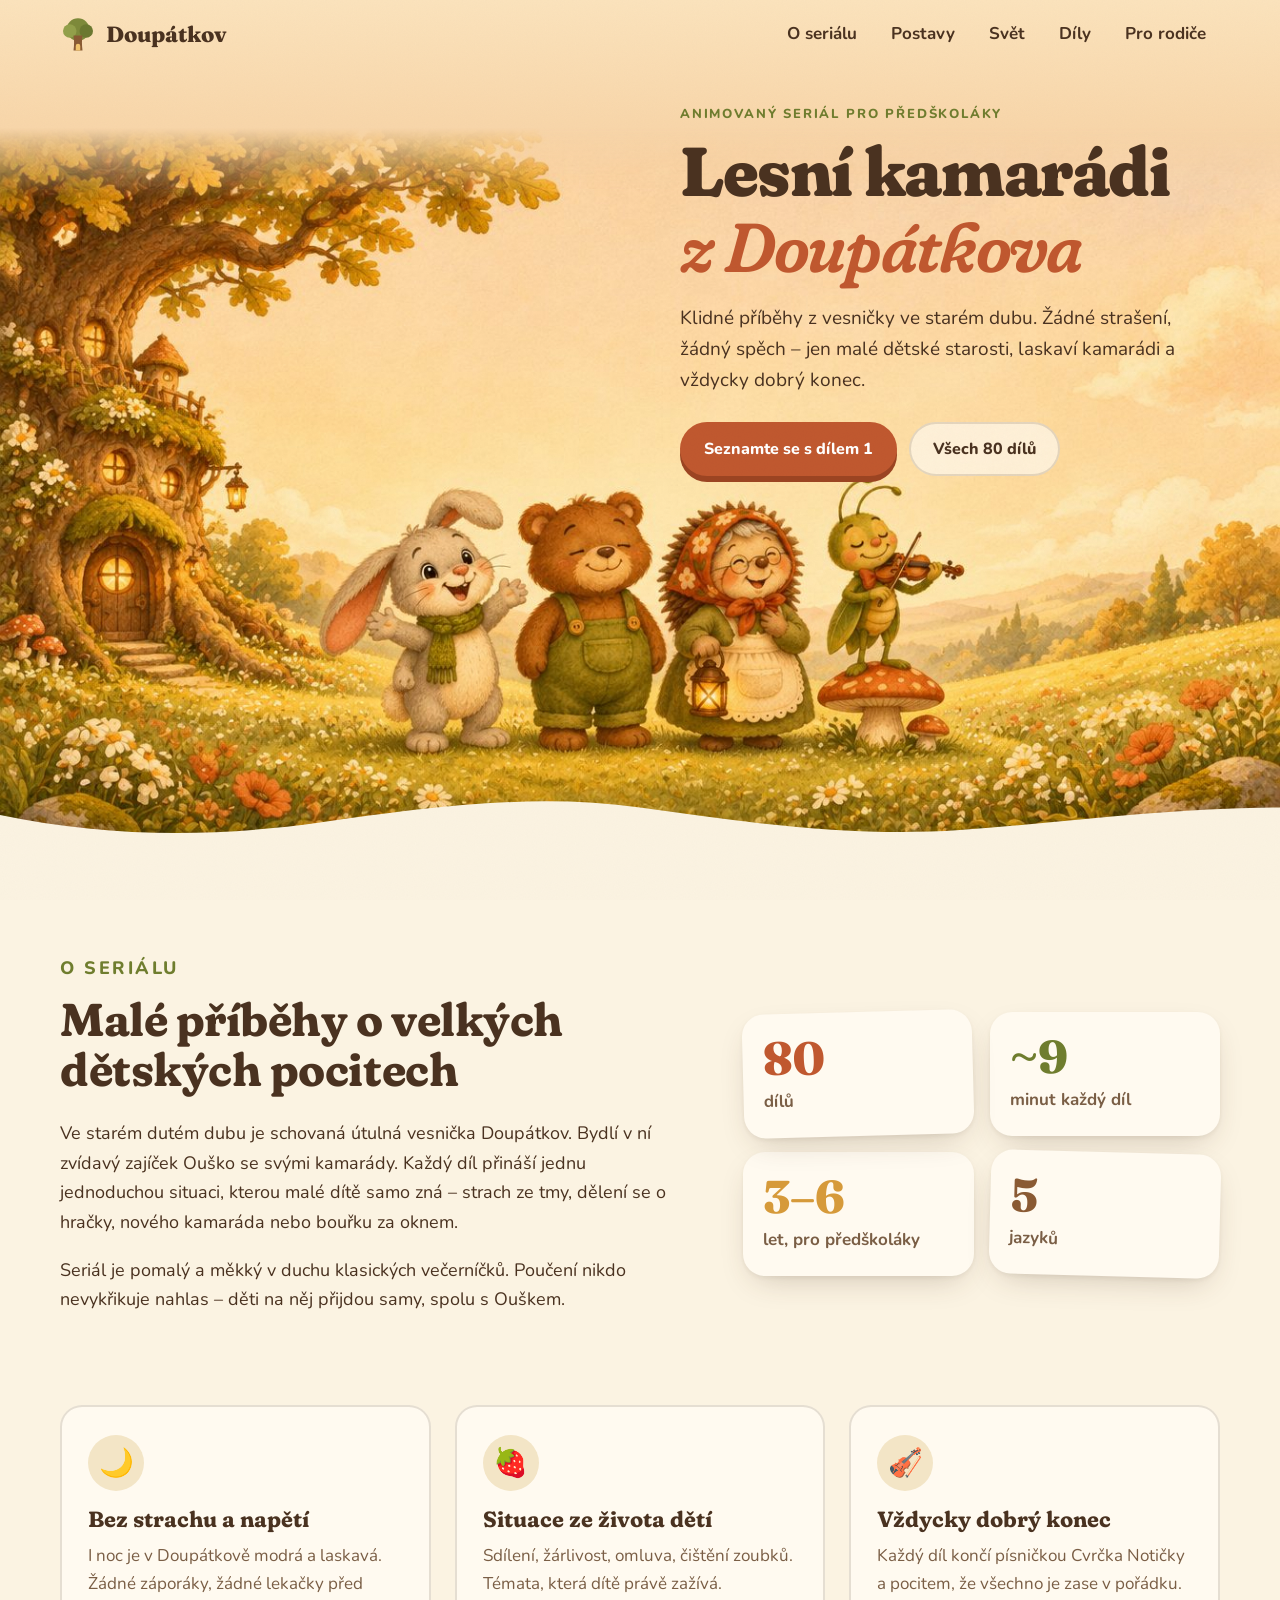
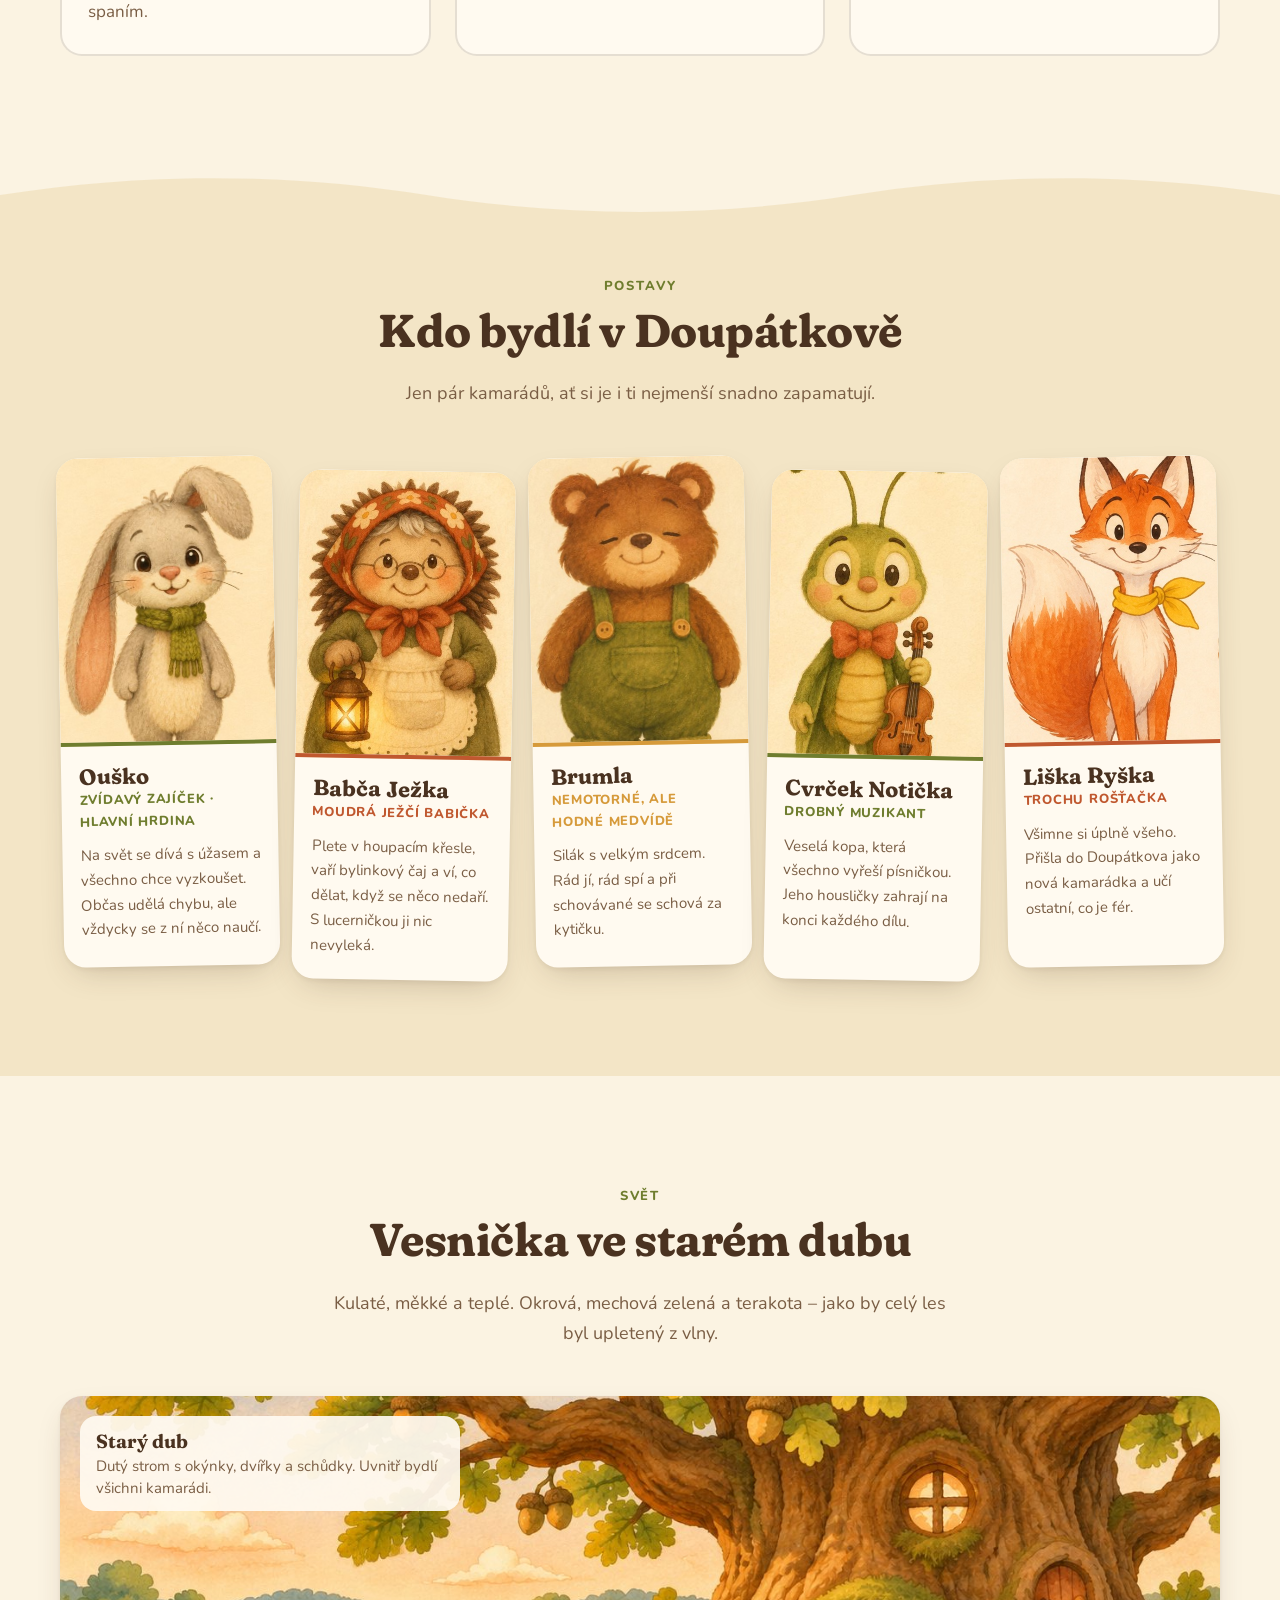
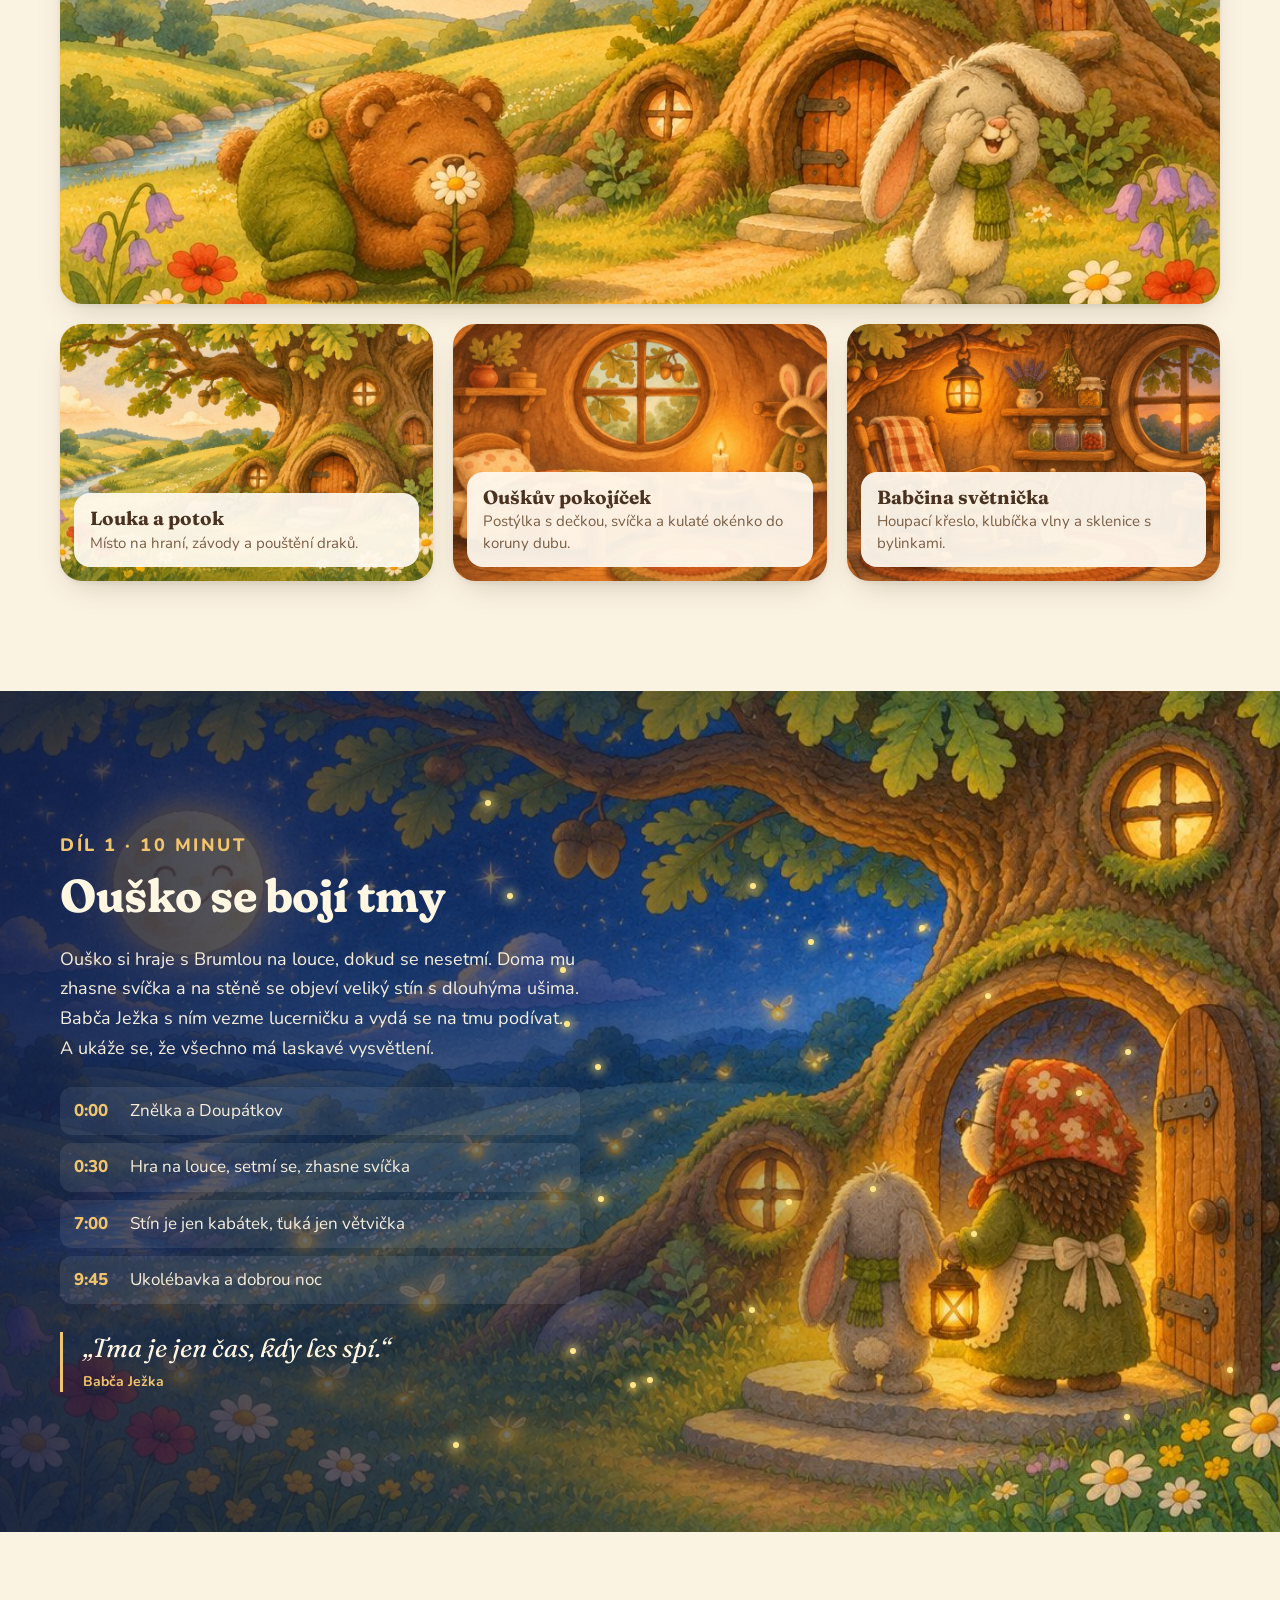
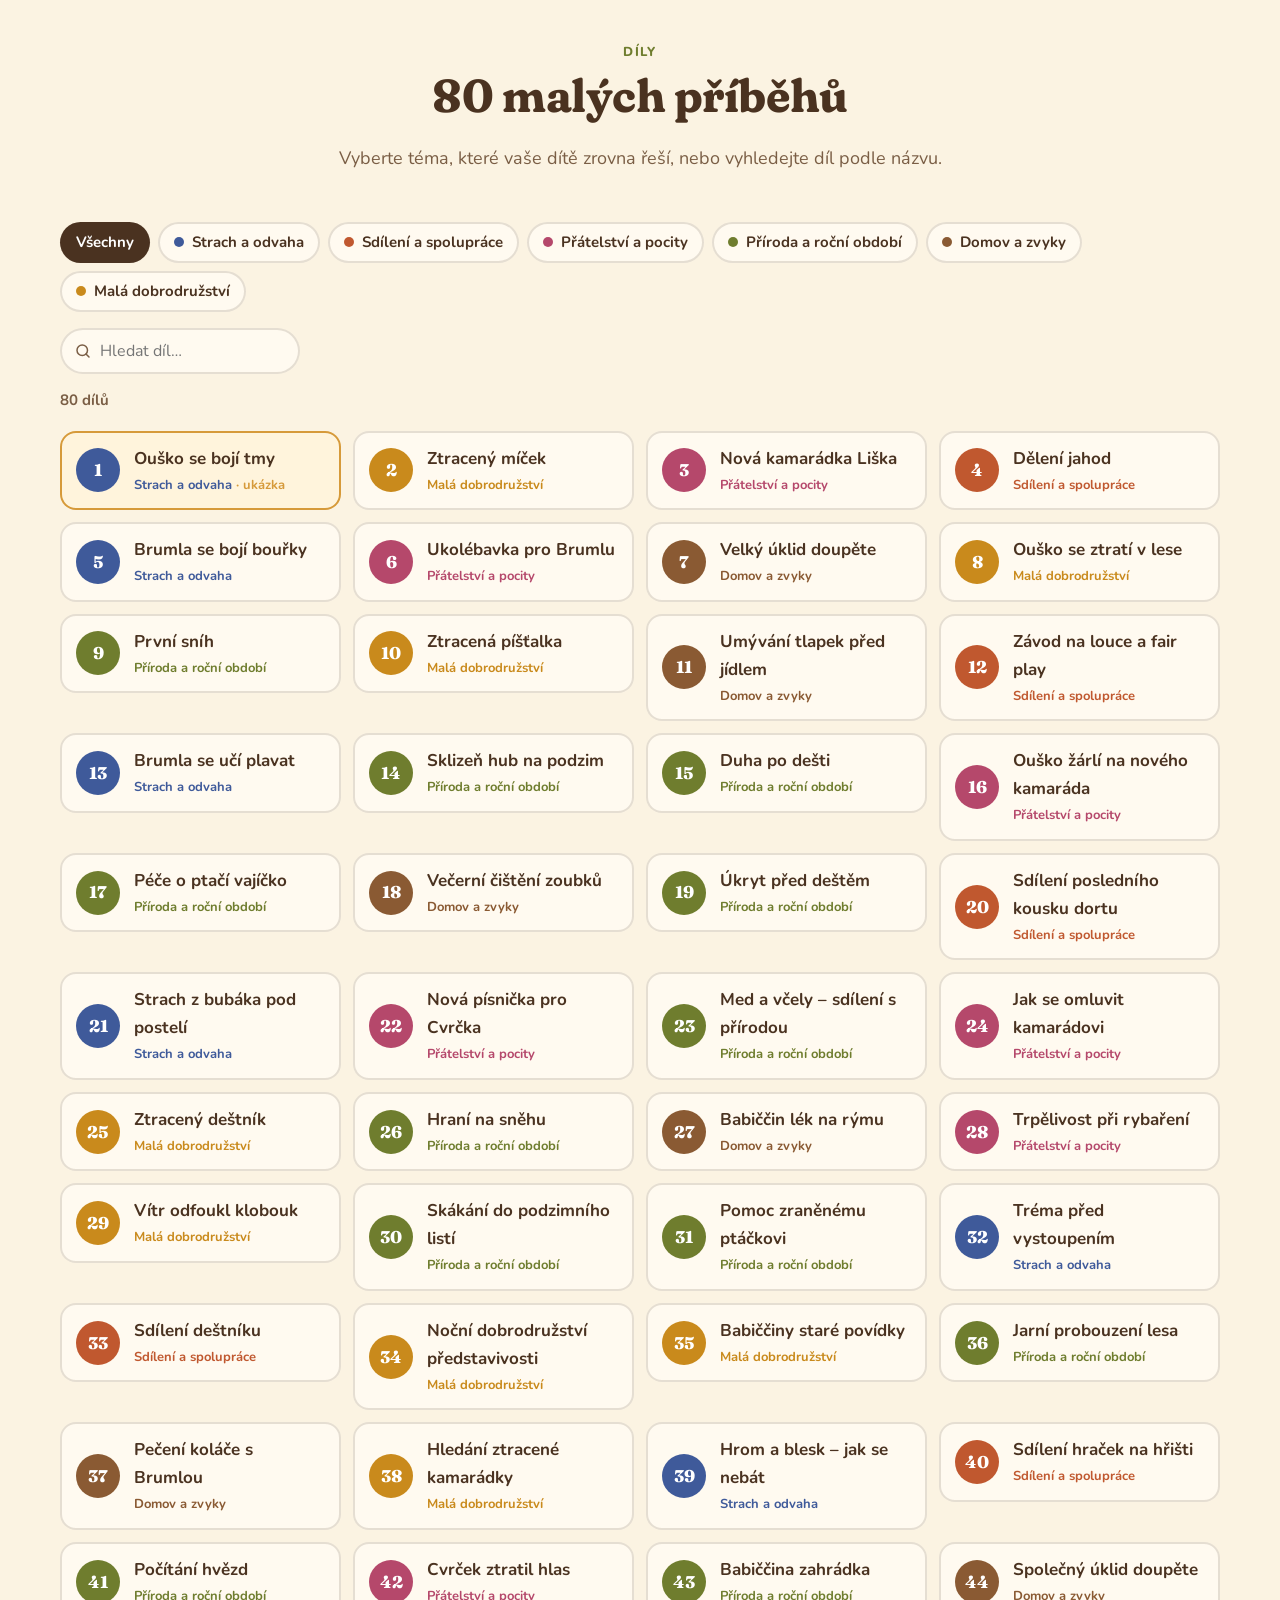
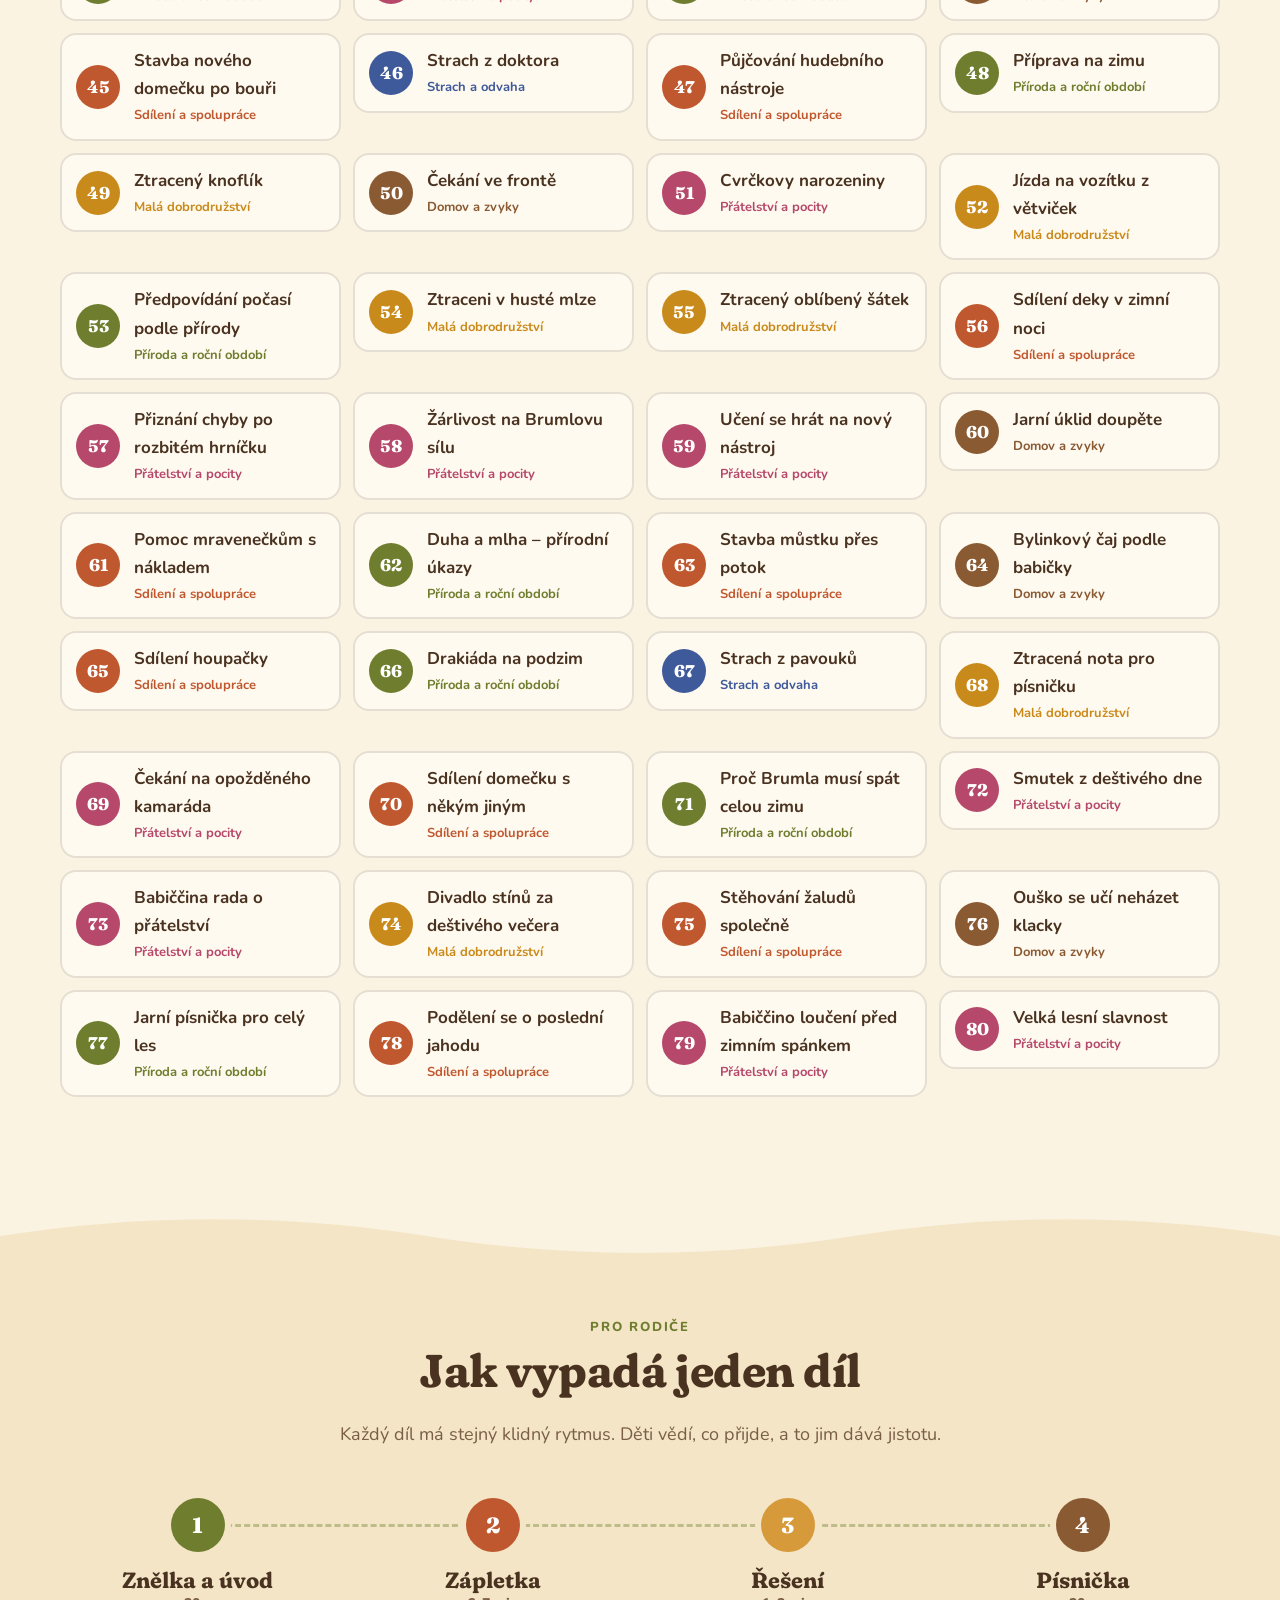
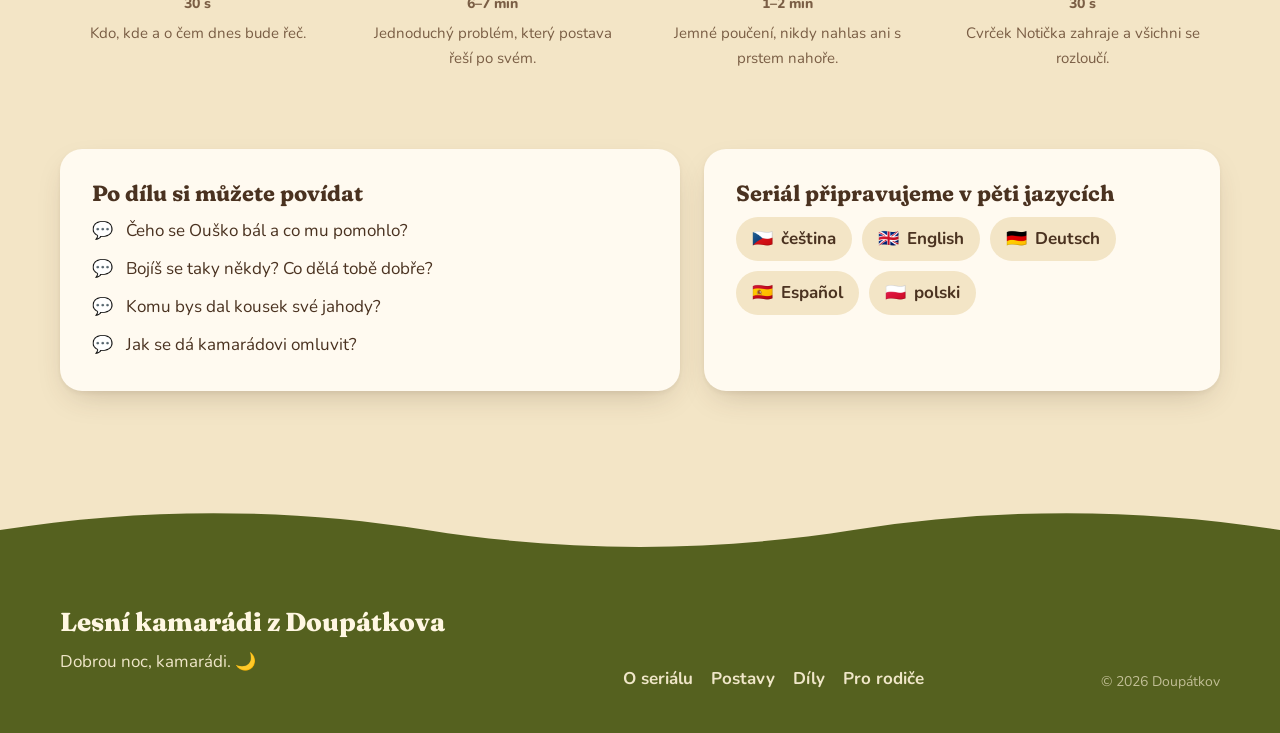
==== index.html @ 4238edb9 "Web seriálu Lesní kamarádi z Doupátkova Jednostránková prezentace: úvod, o seriálu, postavy, svět, d" ====
<!doctype html>
<html lang="cs">
<head>
  <meta charset="utf-8">
  <meta name="viewport" content="width=device-width, initial-scale=1">
  <title>Lesní kamarádi z Doupátkova</title>
  <meta name="description" content="Klidný a laskavý animovaný seriál pro předškolní děti. 80 krátkých dílů o zajíčkovi Ouškovi a jeho kamarádech z vesničky ve starém dubu.">
  <meta name="theme-color" content="#fbf3e2">
  <meta property="og:type" content="website">
  <meta property="og:locale" content="cs_CZ">
  <meta property="og:site_name" content="Doupátkov">
  <meta property="og:title" content="Lesní kamarádi z Doupátkova">
  <meta property="og:description" content="Klidný a laskavý animovaný seriál pro předškolní děti. 80 krátkých dílů z vesničky ve starém dubu.">
  <meta property="og:image" content="img/og.jpg">
  <meta property="og:image:width" content="1200">
  <meta property="og:image:height" content="630">
  <meta name="twitter:card" content="summary_large_image">
  <link rel="icon" type="image/png" href="img/apple-touch-icon.png">
  <link rel="apple-touch-icon" href="img/apple-touch-icon.png">
  <link rel="preconnect" href="https://fonts.googleapis.com">
  <link rel="preconnect" href="https://fonts.gstatic.com" crossorigin>
  <link href="https://fonts.googleapis.com/css2?family=Fraunces:opsz,wght,SOFT@9..144,500..800,100&family=Nunito:wght@400;600;700;800&display=swap" rel="stylesheet">
  <link rel="stylesheet" href="css/style.css">
</head>
<body>

<a class="skip" href="#obsah">Přeskočit na obsah</a>

<header class="nav" id="nav">
  <div class="nav__inner">
    <a class="brand" href="#top" aria-label="Doupátkov – úvod">
      <svg class="brand__mark" viewBox="0 0 48 48" aria-hidden="true">
        <circle cx="24" cy="18" r="15" fill="#7d8a3a"/>
        <circle cx="13" cy="20" r="9" fill="#93a04a"/>
        <circle cx="35" cy="20" r="9" fill="#6b7830"/>
        <path d="M18 46c1-8 1-14 0-20h12c-1 6-1 12 0 20z" fill="#8a5a33"/>
        <path d="M21 46v-6a3 3 0 0 1 6 0v6z" fill="#f2c46b"/>
      </svg>
      <span>Doupátkov</span>
    </a>
    <button class="nav__toggle" aria-expanded="false" aria-controls="menu" aria-label="Otevřít menu">
      <span></span><span></span><span></span>
    </button>
    <nav id="menu" class="nav__menu" aria-label="Hlavní menu">
      <a href="#o-serialu">O seriálu</a>
      <a href="#postavy">Postavy</a>
      <a href="#svet">Svět</a>
      <a href="#dily">Díly</a>
      <a href="#rodice">Pro rodiče</a>
    </nav>
  </div>
</header>

<main id="obsah">

  <!-- HERO -->
  <section class="hero" id="top">
    <div class="hero__img">
      <img src="img/hero.jpg" alt="Zajíček Ouško, medvídě Brumla, Babča Ježka a Cvrček Notička na louce u starého dubu" width="1344" height="752">
    </div>
    <div class="hero__text">
      <p class="eyebrow">Animovaný seriál pro předškoláky</p>
      <h1>Lesní kamarádi<br><span>z Doupátkova</span></h1>
      <p class="lead">Klidné příběhy z vesničky ve starém dubu. Žádné strašení, žádný spěch – jen malé dětské starosti, laskaví kamarádi a vždycky dobrý konec.</p>
      <div class="hero__cta">
        <a class="btn btn--primary" href="#dil-1">Seznamte se s dílem 1</a>
        <a class="btn btn--ghost" href="#dily">Všech 80 dílů</a>
      </div>
    </div>
    <svg class="wave wave--bottom" viewBox="0 0 1440 80" preserveAspectRatio="none" aria-hidden="true"><path d="M0 40c120 30 240 30 360 10s240-40 360-20 240 40 360 30 240-30 360-30v70H0z" fill="var(--paper)"/></svg>
  </section>

  <!-- O SERIÁLU -->
  <section class="section" id="o-serialu">
    <div class="wrap">
      <div class="intro">
        <div class="intro__text">
          <p class="eyebrow">O seriálu</p>
          <h2>Malé příběhy o&nbsp;velkých dětských pocitech</h2>
          <p>Ve starém dutém dubu je schovaná útulná vesnička Doupátkov. Bydlí v ní zvídavý zajíček Ouško se svými kamarády. Každý díl přináší jednu jednoduchou situaci, kterou malé dítě samo zná – strach ze tmy, dělení se o hračky, nového kamaráda nebo bouřku za oknem.</p>
          <p>Seriál je pomalý a měkký v duchu klasických večerníčků. Poučení nikdo nevykřikuje nahlas – děti na něj přijdou samy, spolu s Ouškem.</p>
        </div>
        <ul class="facts">
          <li><strong>80</strong><span>dílů</span></li>
          <li><strong>~9</strong><span>minut každý díl</span></li>
          <li><strong>3–6</strong><span>let, pro předškoláky</span></li>
          <li><strong>5</strong><span>jazyků</span></li>
        </ul>
      </div>

      <div class="values">
        <article class="value">
          <div class="value__icon" aria-hidden="true">🌙</div>
          <h3>Bez strachu a napětí</h3>
          <p>I noc je v Doupátkově modrá a laskavá. Žádné záporáky, žádné lekačky před spaním.</p>
        </article>
        <article class="value">
          <div class="value__icon" aria-hidden="true">🍓</div>
          <h3>Situace ze života dětí</h3>
          <p>Sdílení, žárlivost, omluva, čištění zoubků. Témata, která dítě právě zažívá.</p>
        </article>
        <article class="value">
          <div class="value__icon" aria-hidden="true">🎻</div>
          <h3>Vždycky dobrý konec</h3>
          <p>Každý díl končí písničkou Cvrčka Notičky a pocitem, že všechno je zase v pořádku.</p>
        </article>
      </div>
    </div>
  </section>

  <!-- POSTAVY -->
  <section class="section section--tint" id="postavy">
    <svg class="wave wave--top" viewBox="0 0 1440 80" preserveAspectRatio="none" aria-hidden="true"><path d="M0 40c160-30 320-30 480 0s320 30 480 0 320-30 480 0V0H0z" fill="var(--paper)"/></svg>
    <div class="wrap">
      <p class="eyebrow center">Postavy</p>
      <h2 class="center">Kdo bydlí v Doupátkově</h2>
      <p class="sub center">Jen pár kamarádů, ať si je i ti nejmenší snadno zapamatují.</p>

      <div class="chars">
        <article class="char" style="--accent: var(--moss)">
          <div class="char__img"><img src="img/ousko.jpg" alt="Zajíček Ouško se zeleným šálem" loading="lazy" width="448" height="752"></div>
          <div class="char__body">
            <h3>Ouško</h3>
            <p class="char__role">zvídavý zajíček · hlavní hrdina</p>
            <p>Na svět se dívá s úžasem a všechno chce vyzkoušet. Občas udělá chybu, ale vždycky se z ní něco naučí.</p>
          </div>
        </article>
        <article class="char" style="--accent: var(--terracotta)">
          <div class="char__img"><img src="img/babca.jpg" alt="Babča Ježka s šátkem a lucerničkou" loading="lazy" width="430" height="752"></div>
          <div class="char__body">
            <h3>Babča Ježka</h3>
            <p class="char__role">moudrá ježčí babička</p>
            <p>Plete v houpacím křesle, vaří bylinkový čaj a ví, co dělat, když se něco nedaří. S lucerničkou ji nic nevyleká.</p>
          </div>
        </article>
        <article class="char" style="--accent: var(--ochre)">
          <div class="char__img"><img src="img/brumla.jpg" alt="Medvídě Brumla v zelených laclácích" loading="lazy" width="450" height="752"></div>
          <div class="char__body">
            <h3>Brumla</h3>
            <p class="char__role">nemotorné, ale hodné medvídě</p>
            <p>Silák s velkým srdcem. Rád jí, rád spí a při schovávané se schová za kytičku.</p>
          </div>
        </article>
        <article class="char" style="--accent: var(--moss)">
          <div class="char__img"><img src="img/cvrcek.jpg" alt="Cvrček Notička s houslemi a motýlkem" loading="lazy" width="400" height="752"></div>
          <div class="char__body">
            <h3>Cvrček Notička</h3>
            <p class="char__role">drobný muzikant</p>
            <p>Veselá kopa, která všechno vyřeší písničkou. Jeho housličky zahrají na konci každého dílu.</p>
          </div>
        </article>
        <article class="char" style="--accent: var(--terracotta)">
          <div class="char__img"><img src="img/liska.jpg" alt="Liška Ryška se žlutým šátkem" loading="lazy" width="370" height="752"></div>
          <div class="char__body">
            <h3>Liška Ryška</h3>
            <p class="char__role">trochu rošťačka</p>
            <p>Všimne si úplně všeho. Přišla do Doupátkova jako nová kamarádka a učí ostatní, co je fér.</p>
          </div>
        </article>
      </div>
    </div>
  </section>

  <!-- SVĚT -->
  <section class="section" id="svet">
    <div class="wrap">
      <p class="eyebrow center">Svět</p>
      <h2 class="center">Vesnička ve starém dubu</h2>
      <p class="sub center">Kulaté, měkké a teplé. Okrová, mechová zelená a terakota – jako by celý les byl upletený z vlny.</p>

      <div class="places">
        <figure class="place place--wide">
          <img src="img/louka-hra.jpg" alt="Brumla a Ouško hrají na schovávanou u starého dubu" loading="lazy" width="1344" height="752">
          <figcaption><strong>Starý dub</strong>Dutý strom s okýnky, dvířky a schůdky. Uvnitř bydlí všichni kamarádi.</figcaption>
        </figure>
        <figure class="place">
          <img src="img/louka.jpg" alt="Kvetoucí louka s potokem" loading="lazy" width="1344" height="752">
          <figcaption><strong>Louka a potok</strong>Místo na hraní, závody a pouštění draků.</figcaption>
        </figure>
        <figure class="place">
          <img src="img/pokojicek.jpg" alt="Ouškův pokojíček s postýlkou a svíčkou" loading="lazy" width="1344" height="752">
          <figcaption><strong>Ouškův pokojíček</strong>Postýlka s dečkou, svíčka a kulaté okénko do koruny dubu.</figcaption>
        </figure>
        <figure class="place">
          <img src="img/svetnicka.jpg" alt="Babčina světnička s houpacím křeslem a lucerničkou" loading="lazy" width="1344" height="752">
          <figcaption><strong>Babčina světnička</strong>Houpací křeslo, klubíčka vlny a sklenice s bylinkami.</figcaption>
        </figure>
      </div>
    </div>
  </section>

  <!-- DÍL 1 -->
  <section class="night" id="dil-1">
    <div class="night__bg" aria-hidden="true"><img src="img/noc.jpg" alt="" loading="lazy" width="1344" height="752"></div>
    <div class="fireflies" aria-hidden="true"></div>
    <div class="wrap night__inner">
      <div class="night__card">
        <p class="eyebrow">Díl 1 · 10 minut</p>
        <h2>Ouško se bojí tmy</h2>
        <p>Ouško si hraje s Brumlou na louce, dokud se nesetmí. Doma mu zhasne svíčka a na stěně se objeví veliký stín s dlouhýma ušima. Babča Ježka s ním vezme lucerničku a vydá se na tmu podívat. A ukáže se, že všechno má laskavé vysvětlení.</p>
        <ol class="beats">
          <li><span>0:00</span>Znělka a Doupátkov</li>
          <li><span>0:30</span>Hra na louce, setmí se, zhasne svíčka</li>
          <li><span>7:00</span>Stín je jen kabátek, ťuká jen větvička</li>
          <li><span>9:45</span>Ukolébavka a dobrou noc</li>
        </ol>
        <blockquote>„Tma je jen čas, kdy les spí.“<cite>Babča Ježka</cite></blockquote>
      </div>
    </div>
  </section>

  <!-- DÍLY -->
  <section class="section" id="dily">
    <div class="wrap">
      <p class="eyebrow center">Díly</p>
      <h2 class="center">80 malých příběhů</h2>
      <p class="sub center">Vyberte téma, které vaše dítě zrovna řeší, nebo vyhledejte díl podle názvu.</p>

      <div class="filters" role="toolbar" aria-label="Filtrovat díly podle tématu">
        <div class="chips" id="chips"></div>
        <label class="search">
          <span class="visually-hidden">Hledat díl</span>
          <svg viewBox="0 0 24 24" aria-hidden="true"><circle cx="11" cy="11" r="7" fill="none" stroke="currentColor" stroke-width="2"/><path d="m20 20-4-4" stroke="currentColor" stroke-width="2" stroke-linecap="round"/></svg>
          <input type="search" id="search" placeholder="Hledat díl…" autocomplete="off">
        </label>
      </div>
      <p class="count" id="count" aria-live="polite"></p>
      <ol class="episodes" id="episodes"></ol>
      <p class="empty" id="empty" hidden>Takový díl jsme nenašli. Zkuste jiné slovo. 🦔</p>
    </div>
  </section>

  <!-- PRO RODIČE -->
  <section class="section section--tint" id="rodice">
    <svg class="wave wave--top" viewBox="0 0 1440 80" preserveAspectRatio="none" aria-hidden="true"><path d="M0 40c160-30 320-30 480 0s320 30 480 0 320-30 480 0V0H0z" fill="var(--paper)"/></svg>
    <div class="wrap">
      <p class="eyebrow center">Pro rodiče</p>
      <h2 class="center">Jak vypadá jeden díl</h2>
      <p class="sub center">Každý díl má stejný klidný rytmus. Děti vědí, co přijde, a to jim dává jistotu.</p>

      <ol class="timeline">
        <li><div class="timeline__dot">1</div><h3>Znělka a úvod</h3><p class="timeline__time">30 s</p><p>Kdo, kde a o čem dnes bude řeč.</p></li>
        <li><div class="timeline__dot">2</div><h3>Zápletka</h3><p class="timeline__time">6–7 min</p><p>Jednoduchý problém, který postava řeší po svém.</p></li>
        <li><div class="timeline__dot">3</div><h3>Řešení</h3><p class="timeline__time">1–2 min</p><p>Jemné poučení, nikdy nahlas ani s prstem nahoře.</p></li>
        <li><div class="timeline__dot">4</div><h3>Písnička</h3><p class="timeline__time">30 s</p><p>Cvrček Notička zahraje a všichni se rozloučí.</p></li>
      </ol>

      <div class="tips">
        <div class="tips__text">
          <h3>Po dílu si můžete povídat</h3>
          <ul>
            <li>Čeho se Ouško bál a co mu pomohlo?</li>
            <li>Bojíš se taky někdy? Co dělá tobě dobře?</li>
            <li>Komu bys dal kousek své jahody?</li>
            <li>Jak se dá kamarádovi omluvit?</li>
          </ul>
        </div>
        <div class="langs">
          <h3>Seriál připravujeme v pěti jazycích</h3>
          <ul class="langs__list">
            <li><span aria-hidden="true">🇨🇿</span>čeština</li>
            <li><span aria-hidden="true">🇬🇧</span>English</li>
            <li><span aria-hidden="true">🇩🇪</span>Deutsch</li>
            <li><span aria-hidden="true">🇪🇸</span>Español</li>
            <li><span aria-hidden="true">🇵🇱</span>polski</li>
          </ul>
        </div>
      </div>
    </div>
  </section>

</main>

<footer class="footer">
  <svg class="wave wave--top" viewBox="0 0 1440 80" preserveAspectRatio="none" aria-hidden="true"><path d="M0 40c160-30 320-30 480 0s320 30 480 0 320-30 480 0V0H0z" fill="var(--paper-2)"/></svg>
  <div class="wrap footer__inner">
    <div>
      <p class="footer__brand">Lesní kamarádi z Doupátkova</p>
      <p>Dobrou noc, kamarádi. 🌙</p>
    </div>
    <nav class="footer__nav" aria-label="Patička">
      <a href="#o-serialu">O seriálu</a>
      <a href="#postavy">Postavy</a>
      <a href="#dily">Díly</a>
      <a href="#rodice">Pro rodiče</a>
    </nav>
    <p class="footer__copy">© 2026 Doupátkov</p>
  </div>
</footer>

<script src="js/main.js"></script>
</body>
</html>
---- css/style.css ----
/* Lesní kamarádi z Doupátkova */

:root {
  --paper: #fbf3e2;
  --paper-2: #f3e5c6;
  --cream: #fffaf0;
  --ink: #4a3220;
  --ink-soft: #7a5e45;
  --moss: #6f7d2e;
  --moss-dark: #55611f;
  --terracotta: #c0582f;
  --ochre: #d69a3a;
  --bark: #8a5a33;
  --night: #1f2c5c;
  --line: rgba(74, 50, 32, .14);

  --radius: 22px;
  --shadow: 0 2px 4px rgba(74, 50, 32, .06), 0 12px 32px -12px rgba(74, 50, 32, .28);
  --font-head: "Fraunces", Georgia, serif;
  --font-body: "Nunito", system-ui, sans-serif;
}

*,
*::before,
*::after { box-sizing: border-box; }

html { scroll-behavior: smooth; scroll-padding-top: 76px; }

body {
  margin: 0;
  overflow-x: clip;
  font-family: var(--font-body);
  font-size: 17px;
  line-height: 1.65;
  color: var(--ink);
  background: var(--paper);
  -webkit-font-smoothing: antialiased;
}

/* jemná textura papíru */
body::before {
  content: "";
  position: fixed;
  inset: 0;
  pointer-events: none;
  z-index: 100;
  opacity: .35;
  mix-blend-mode: multiply;
  background-image: url("data:image/svg+xml,%3Csvg xmlns='http://www.w3.org/2000/svg' width='160' height='160'%3E%3Cfilter id='n'%3E%3CfeTurbulence type='fractalNoise' baseFrequency='.9' numOctaves='2' stitchTiles='stitch'/%3E%3CfeColorMatrix values='0 0 0 0 .45 0 0 0 0 .35 0 0 0 0 .2 0 0 0 .08 0'/%3E%3C/filter%3E%3Crect width='100%25' height='100%25' filter='url(%23n)'/%3E%3C/svg%3E");
}

img { max-width: 100%; display: block; }
a { color: var(--terracotta); }

h1, h2, h3 {
  font-family: var(--font-head);
  font-variation-settings: "SOFT" 100;
  line-height: 1.1;
  margin: 0 0 .5em;
  color: var(--ink);
}
h2 { font-size: clamp(30px, 4.4vw, 46px); font-weight: 700; letter-spacing: -.01em; text-wrap: balance; }
h3 { font-size: 22px; font-weight: 700; }
p { margin: 0 0 1em; }

.wrap { width: min(1160px, 100% - 32px); margin-inline: auto; }
.center { text-align: center; }

.eyebrow {
  font-weight: 800;
  font-size: 13px;
  letter-spacing: .14em;
  text-transform: uppercase;
  color: var(--moss);
  margin-bottom: .6em;
}
.sub { max-width: 620px; margin: 0 auto 48px; color: var(--ink-soft); font-size: 18px; }

.skip { position: absolute; left: -9999px; }
.skip:focus { left: 16px; top: 16px; z-index: 200; background: var(--cream); padding: 8px 14px; border-radius: 10px; }
.visually-hidden { position: absolute; width: 1px; height: 1px; overflow: hidden; clip: rect(0 0 0 0); white-space: nowrap; }

:focus-visible { outline: 3px solid var(--ochre); outline-offset: 3px; border-radius: 6px; }

/* ---------- Tlačítka ---------- */
.btn {
  display: inline-flex;
  align-items: center;
  gap: 8px;
  padding: 14px 24px;
  border-radius: 999px;
  font-weight: 800;
  font-size: 16px;
  text-decoration: none;
  transition: transform .2s ease, box-shadow .2s ease, background .2s;
}
.btn--primary { background: var(--terracotta); color: #fff; box-shadow: 0 6px 0 #9c4422; }
.btn--primary:hover { transform: translateY(-2px); box-shadow: 0 8px 0 #9c4422; }
.btn--primary:active { transform: translateY(4px); box-shadow: 0 2px 0 #9c4422; }
.btn--ghost { color: var(--ink); background: rgba(255, 250, 240, .7); box-shadow: inset 0 0 0 2px var(--line); }
.btn--ghost:hover { background: var(--cream); }

/* ---------- Navigace ---------- */
.nav {
  position: fixed;
  inset: 0 0 auto;
  z-index: 50;
  transition: background .3s, box-shadow .3s;
}
.nav.is-scrolled { background: rgba(251, 243, 226, .92); backdrop-filter: blur(10px); box-shadow: 0 1px 0 var(--line); }
.nav__inner { width: min(1160px, 100% - 32px); margin-inline: auto; display: flex; align-items: center; justify-content: space-between; height: 68px; }
.brand { display: flex; align-items: center; gap: 10px; text-decoration: none; color: var(--ink); font-family: var(--font-head); font-weight: 800; font-size: 22px; }
.brand__mark { width: 36px; height: 36px; }
.nav__menu { display: flex; gap: 6px; }
.nav__menu a { color: var(--ink); text-decoration: none; font-weight: 700; padding: 8px 14px; border-radius: 999px; transition: background .2s; }
.nav__menu a:hover { background: rgba(111, 125, 46, .14); }
.nav__toggle { display: none; }

@media (max-width: 760px) {
  .nav { background: rgba(251, 243, 226, .94); backdrop-filter: blur(10px); box-shadow: 0 1px 0 var(--line); }
  .nav__toggle {
    display: grid; gap: 5px; place-content: center;
    width: 44px; height: 44px; border: 0; border-radius: 12px; background: transparent; cursor: pointer;
  }
  .nav__toggle span { width: 22px; height: 2.5px; background: var(--ink); border-radius: 2px; transition: transform .25s, opacity .25s; }
  .nav__toggle[aria-expanded="true"] span:nth-child(1) { transform: translateY(7.5px) rotate(45deg); }
  .nav__toggle[aria-expanded="true"] span:nth-child(2) { opacity: 0; }
  .nav__toggle[aria-expanded="true"] span:nth-child(3) { transform: translateY(-7.5px) rotate(-45deg); }
  .nav__menu {
    position: absolute; top: 68px; left: 0; right: 0;
    flex-direction: column; gap: 0; padding: 8px 16px 16px;
    background: var(--paper); box-shadow: 0 12px 24px -12px rgba(74, 50, 32, .3);
    display: none;
  }
  .nav__menu.is-open { display: flex; }
  .nav__menu a { padding: 12px 14px; }
}

/* ---------- Hero ---------- */
/* Nebe nad bannerem se protáhne nahoru, aby text neležel přes postavy */
.hero {
  --sky-pad: clamp(90px, 10vw, 150px);
  position: relative;
  min-height: min(calc(100vw * 752 / 1344 + var(--sky-pad)), 1040px);
  overflow: hidden;
  background: linear-gradient(180deg, #fbe3bd 0%, #f7d2a4 calc(var(--sky-pad) + 40px));
}
.hero__img { position: absolute; inset: var(--sky-pad) 0 0 0; }
.hero__img img {
  width: 100%; height: 100%; object-fit: cover; object-position: center bottom;
  -webkit-mask-image: linear-gradient(180deg, transparent 0, #000 70px);
  mask-image: linear-gradient(180deg, transparent 0, #000 70px);
}
.hero__text {
  position: relative;
  width: min(1160px, 100% - 32px);
  margin: 0 auto;
  padding: 104px 0 0;
  display: flex; flex-direction: column; align-items: flex-end;
}
.hero__text > * { width: min(540px, 46vw); }
.hero h1 { font-size: clamp(44px, 5.4vw, 76px); font-weight: 800; letter-spacing: -.02em; margin-bottom: .25em; }
.hero h1 span { color: var(--terracotta); font-style: italic; font-weight: 600; }
.lead { font-size: 19px; color: var(--ink); }
.hero__cta { display: flex; gap: 12px; flex-wrap: wrap; margin-top: 6px; }

@media (max-width: 860px) {
  .hero { display: flex; flex-direction: column; min-height: 0; background: var(--paper); padding-top: 68px; }
  .hero__img { position: relative; inset: auto; aspect-ratio: 16 / 10; }
  .hero__img img { -webkit-mask-image: linear-gradient(180deg, #000 75%, transparent); mask-image: linear-gradient(180deg, #000 75%, transparent); }
  .hero__text { align-items: flex-start; padding: 8px 0 64px; }
  .hero__text > * { width: auto; }
  .hero .wave--bottom { display: none; }
}

.wave { position: absolute; left: 0; width: 100%; height: 60px; pointer-events: none; }
.wave--bottom { bottom: -1px; }
.wave--top { top: -1px; }

/* ---------- Sekce ---------- */
.section { position: relative; padding: 110px 0; }
.section--tint { background: var(--paper-2); }

/* O seriálu */
.intro { display: grid; grid-template-columns: 1.3fr 1fr; gap: 64px; align-items: center; margin-bottom: 72px; }
.intro__text p { font-size: 18px; }
.facts { list-style: none; margin: 0; padding: 0; display: grid; grid-template-columns: 1fr 1fr; gap: 16px; }
.facts li {
  background: var(--cream); border-radius: var(--radius); padding: 22px 20px; box-shadow: var(--shadow);
  display: flex; flex-direction: column;
}
.facts li:nth-child(1) { transform: rotate(-1.5deg); }
.facts li:nth-child(4) { transform: rotate(1.5deg); }
.facts strong { font-family: var(--font-head); font-size: 46px; line-height: 1; color: var(--terracotta); font-weight: 800; }
.facts li:nth-child(2) strong { color: var(--moss); }
.facts li:nth-child(3) strong { color: var(--ochre); }
.facts li:nth-child(4) strong { color: var(--bark); }
.facts span { font-weight: 700; color: var(--ink-soft); margin-top: 6px; }

.values { display: grid; grid-template-columns: repeat(3, 1fr); gap: 24px; }
.value { padding: 30px 28px; border-radius: var(--radius); background: var(--cream); box-shadow: inset 0 0 0 2px var(--line); }
.value__icon {
  width: 56px; height: 56px; border-radius: 50%; display: grid; place-items: center; font-size: 28px;
  background: var(--paper-2); margin-bottom: 16px;
}
.value p { color: var(--ink-soft); margin: 0; }

@media (max-width: 860px) {
  .intro { grid-template-columns: 1fr; gap: 32px; }
  .values { grid-template-columns: 1fr; }
}

/* Postavy */
.chars { display: grid; grid-template-columns: repeat(5, 1fr); gap: 20px; }
.char {
  background: var(--cream); border-radius: var(--radius); overflow: hidden; box-shadow: var(--shadow);
  display: flex; flex-direction: column;
  transition: transform .35s cubic-bezier(.34, 1.56, .64, 1);
}
.char:nth-child(odd) { transform: rotate(-1deg); }
.char:nth-child(even) { transform: rotate(1deg) translateY(14px); }
.char:hover { transform: rotate(0) translateY(-8px); }
.char__img { aspect-ratio: 3 / 4; overflow: hidden; background: #f6e7c6; border-bottom: 4px solid var(--accent); }
.char__img img { width: 100%; height: 100%; object-fit: cover; object-position: center 20%; transition: transform .5s ease; }
.char:hover .char__img img { transform: scale(1.05) rotate(-1deg); }
.char__body { padding: 18px 18px 22px; }
.char__body h3 { margin-bottom: 2px; }
.char__role { font-size: 13px; font-weight: 800; color: var(--accent); text-transform: uppercase; letter-spacing: .06em; margin-bottom: 10px; }
.char__body p:last-child { font-size: 15px; color: var(--ink-soft); margin: 0; }

@media (max-width: 1080px) { .chars { grid-template-columns: repeat(3, 1fr); } }
@media (max-width: 680px) {
  .chars { grid-template-columns: repeat(2, 1fr); gap: 14px; }
  .char:nth-child(even) { transform: rotate(1deg); }
  .char__body { padding: 14px; }
  .char__body h3 { font-size: 19px; }
}
@media (max-width: 400px) {
  .chars { gap: 10px; }
  .char__body { padding: 12px; }
  .char__body p:last-child { font-size: 14px; }
}

/* Svět */
.places { display: grid; grid-template-columns: repeat(3, 1fr); gap: 20px; }
.place { margin: 0; position: relative; border-radius: var(--radius); overflow: hidden; box-shadow: var(--shadow); aspect-ratio: 16 / 11; }
.place--wide { grid-column: 1 / -1; aspect-ratio: 16 / 7; }
.place img { width: 100%; height: 100%; object-fit: cover; transition: transform .8s ease; }
.place:hover img { transform: scale(1.04); }
.place figcaption {
  position: absolute; left: 14px; right: 14px; bottom: 14px;
  background: rgba(255, 250, 240, .93); border-radius: 16px; padding: 12px 16px;
  font-size: 15px; color: var(--ink-soft); line-height: 1.45;
}
.place figcaption strong { display: block; font-family: var(--font-head); font-size: 19px; color: var(--ink); }
.place--wide figcaption { right: auto; max-width: 380px; left: 20px; top: 20px; bottom: auto; }

@media (max-width: 860px) {
  .places { grid-template-columns: 1fr; }
  .place--wide { aspect-ratio: 16 / 11; }
  .place--wide figcaption { right: 14px; left: 14px; bottom: 14px; max-width: none; }
}

/* Díl 1 – noc */
.night { position: relative; padding: 140px 0; overflow: hidden; background: var(--night); color: #f6eedc; }
.night__bg { position: absolute; inset: 0; }
.night__bg img { width: 100%; height: 100%; object-fit: cover; object-position: center 40%; }
.night__bg::after { content: ""; position: absolute; inset: 0; background: linear-gradient(90deg, rgba(20, 28, 64, .85) 0%, rgba(20, 28, 64, .55) 45%, rgba(20, 28, 64, 0) 75%); }
.night__inner { position: relative; }
.night__card { max-width: 520px; }
.night h2 { color: #fff7e2; }
.night .eyebrow { color: #f2c46b; }
.night p { font-size: 18px; }
.beats { list-style: none; padding: 0; margin: 24px 0; display: grid; gap: 8px; }
.beats li { display: flex; gap: 14px; align-items: baseline; padding: 10px 14px; border-radius: 12px; background: rgba(255, 255, 255, .08); }
.beats span { font-weight: 800; font-variant-numeric: tabular-nums; color: #f2c46b; min-width: 42px; }
blockquote {
  margin: 28px 0 0; font-family: var(--font-head); font-style: italic; font-size: 26px; line-height: 1.3; color: #fff7e2;
  padding-left: 20px; border-left: 3px solid #f2c46b;
}
blockquote cite { display: block; font-family: var(--font-body); font-style: normal; font-size: 14px; font-weight: 700; margin-top: 8px; color: #f2c46b; }

.fireflies { position: absolute; inset: 0; pointer-events: none; }
.fireflies i {
  position: absolute; width: 6px; height: 6px; border-radius: 50%;
  background: #ffe68a; box-shadow: 0 0 10px 4px rgba(255, 220, 110, .55);
  animation: float var(--d, 9s) ease-in-out infinite alternate, blink 2.6s ease-in-out infinite alternate;
  animation-delay: var(--delay, 0s);
}
@keyframes float { to { transform: translate(var(--x, 30px), var(--y, -40px)); } }
@keyframes blink { 0%, 30% { opacity: .2; } 100% { opacity: 1; } }

@media (max-width: 860px) {
  .night { padding: 0 0 72px; }
  .night__bg { position: relative; aspect-ratio: 16 / 10; }
  .night__bg::after { background: linear-gradient(180deg, rgba(31, 44, 92, 0) 55%, var(--night)); }
  .fireflies { bottom: auto; aspect-ratio: 16 / 10; }
  .night__inner { margin-top: -24px; }
}

/* Díly */
.filters { display: flex; gap: 16px; align-items: center; justify-content: space-between; flex-wrap: wrap; margin-bottom: 14px; }
.chips { display: flex; gap: 8px; flex-wrap: wrap; }
.chip {
  border: 0; cursor: pointer; font: inherit; font-weight: 700; font-size: 15px;
  padding: 8px 16px; border-radius: 999px; background: var(--cream); color: var(--ink);
  box-shadow: inset 0 0 0 2px var(--line); display: inline-flex; align-items: center; gap: 8px;
  transition: background .2s, color .2s, box-shadow .2s;
}
.chip::before { content: ""; width: 10px; height: 10px; border-radius: 50%; background: var(--c, var(--ink-soft)); }
.chip[data-theme="vse"]::before { display: none; }
.chip:hover { box-shadow: inset 0 0 0 2px var(--c, var(--ink-soft)); }
.chip[aria-pressed="true"] { background: var(--c, var(--ink)); color: #fff; box-shadow: none; }
.chip[aria-pressed="true"]::before { background: rgba(255, 255, 255, .8); }

.search { position: relative; display: flex; align-items: center; }
.search svg { position: absolute; left: 14px; width: 18px; height: 18px; color: var(--ink-soft); }
.search input {
  font: inherit; font-size: 16px; padding: 10px 16px 10px 40px; border-radius: 999px; border: 0;
  background: var(--cream); box-shadow: inset 0 0 0 2px var(--line); color: var(--ink); width: 240px;
}
.search input:focus { outline: none; box-shadow: inset 0 0 0 2px var(--ochre); }
.count { color: var(--ink-soft); font-size: 15px; font-weight: 700; margin: 0 0 18px; }

.episodes { list-style: none; padding: 0; margin: 0; display: grid; grid-template-columns: repeat(auto-fill, minmax(240px, 1fr)); gap: 12px; }
.ep {
  display: flex; gap: 14px; align-items: center; padding: 14px 16px; border-radius: 16px; background: var(--cream);
  box-shadow: inset 0 0 0 2px var(--line); text-decoration: none; color: inherit;
  animation: pop .35s ease both;
}
a.ep:hover { box-shadow: inset 0 0 0 2px var(--c); }
.ep__num {
  flex: none; width: 44px; height: 44px; border-radius: 50%; display: grid; place-items: center;
  font-family: var(--font-head); font-weight: 800; font-size: 17px; color: #fff; background: var(--c);
}
.ep__title { font-weight: 700; line-height: 1.3; }
.ep__theme { display: block; font-size: 13px; font-weight: 700; color: var(--c); margin-top: 2px; }
.ep--featured { background: #fff4dc; box-shadow: inset 0 0 0 2px var(--ochre); }
.ep--featured .ep__theme::after { content: " · ukázka"; color: var(--ochre); }
.empty { text-align: center; font-weight: 700; color: var(--ink-soft); padding: 40px 0; }
@keyframes pop { from { opacity: 0; transform: translateY(6px); } }

@media (max-width: 680px) {
  .filters { flex-direction: column; flex-wrap: nowrap; align-items: stretch; }
  .chips { flex-wrap: nowrap; overflow-x: auto; min-width: 0; margin-inline: -16px; padding: 4px 16px; scrollbar-width: none; }
  .chips::-webkit-scrollbar { display: none; }
  .chip { flex: none; }
  .search input { width: 100%; }
  .episodes { gap: 8px; }
  .ep { padding: 10px 12px; gap: 12px; }
  .ep__num { width: 36px; height: 36px; font-size: 15px; }
}

/* Pro rodiče */
.timeline { list-style: none; padding: 0; margin: 0 0 64px; display: grid; grid-template-columns: repeat(4, 1fr); gap: 20px; position: relative; }
.timeline::before { content: ""; position: absolute; top: 26px; left: 12%; right: 12%; border-top: 3px dashed rgba(111, 125, 46, .4); }
.timeline li { position: relative; text-align: center; padding: 0 8px; }
.timeline__dot {
  width: 54px; height: 54px; margin: 0 auto 16px; border-radius: 50%; display: grid; place-items: center;
  background: var(--moss); color: #fff; font-family: var(--font-head); font-weight: 800; font-size: 22px;
  box-shadow: 0 0 0 6px var(--paper-2);
}
.timeline li:nth-child(2) .timeline__dot { background: var(--terracotta); }
.timeline li:nth-child(3) .timeline__dot { background: var(--ochre); }
.timeline li:nth-child(4) .timeline__dot { background: var(--bark); }
.timeline h3 { margin-bottom: 0; }
.timeline__time { font-weight: 800; color: var(--ink-soft); font-size: 14px; margin-bottom: 6px; }
.timeline li p:last-child { color: var(--ink-soft); font-size: 15px; }

.tips { display: grid; grid-template-columns: 1.2fr 1fr; gap: 24px; }
.tips__text, .langs { background: var(--cream); border-radius: var(--radius); padding: 32px; box-shadow: var(--shadow); }
.tips__text ul { margin: 0; padding: 0; list-style: none; display: grid; gap: 10px; }
.tips__text li { padding-left: 34px; position: relative; font-size: 17px; }
.tips__text li::before { content: "💬"; position: absolute; left: 0; top: 0; }
.langs__list { list-style: none; padding: 0; margin: 0; display: flex; flex-wrap: wrap; gap: 10px; }
.langs__list li { padding: 8px 16px; border-radius: 999px; background: var(--paper-2); font-weight: 700; display: flex; gap: 8px; }

@media (max-width: 860px) {
  .timeline { grid-template-columns: 1fr 1fr; row-gap: 36px; }
  .timeline::before { display: none; }
  .tips { grid-template-columns: 1fr; }
  .tips__text, .langs { padding: 24px; }
}

/* Patička */
.footer { position: relative; background: var(--moss-dark); color: #efe6c8; padding: 100px 0 40px; }
.footer__inner { display: flex; justify-content: space-between; align-items: flex-end; gap: 24px; flex-wrap: wrap; }
.footer__brand { font-family: var(--font-head); font-size: 26px; font-weight: 800; color: #fff7e2; margin-bottom: 4px; }
.footer__nav { display: flex; gap: 18px; flex-wrap: wrap; }
.footer__nav a { color: #efe6c8; text-decoration: none; font-weight: 700; }
.footer__nav a:hover { color: #fff; text-decoration: underline; }
.footer__copy { margin: 0; opacity: .7; font-size: 14px; }

/* Odhalování při scrollu */
.reveal { opacity: 0; transform: translateY(24px); transition: opacity .7s ease, transform .7s ease; }
.reveal.is-in { opacity: 1; transform: none; }

@media (max-width: 600px) {
  body { font-size: 16px; }
  .section { padding: 80px 0; }
  .lead, .intro__text p, .night p { font-size: 17px; }
}

@media (prefers-reduced-motion: reduce) {
  html { scroll-behavior: auto; }
  *, *::before, *::after { animation: none !important; transition: none !important; }
  .reveal { opacity: 1; transform: none; }
}
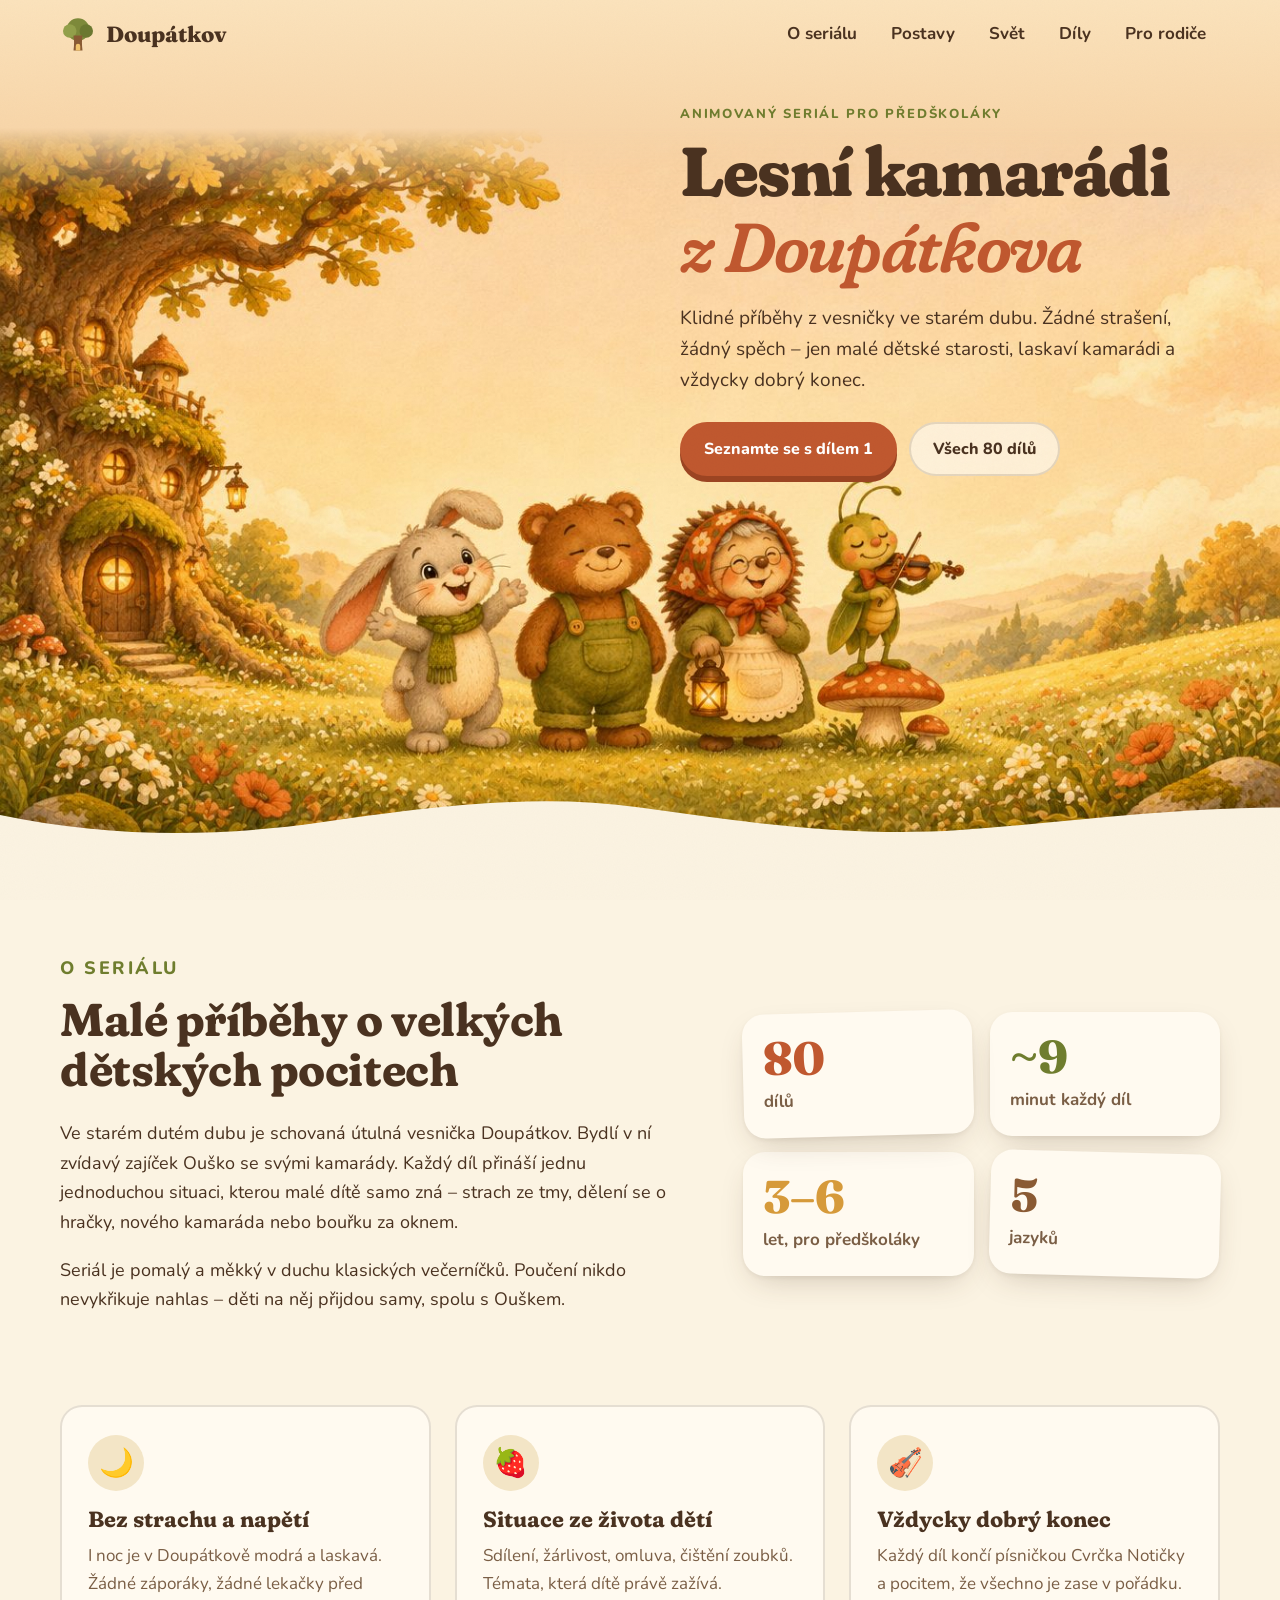
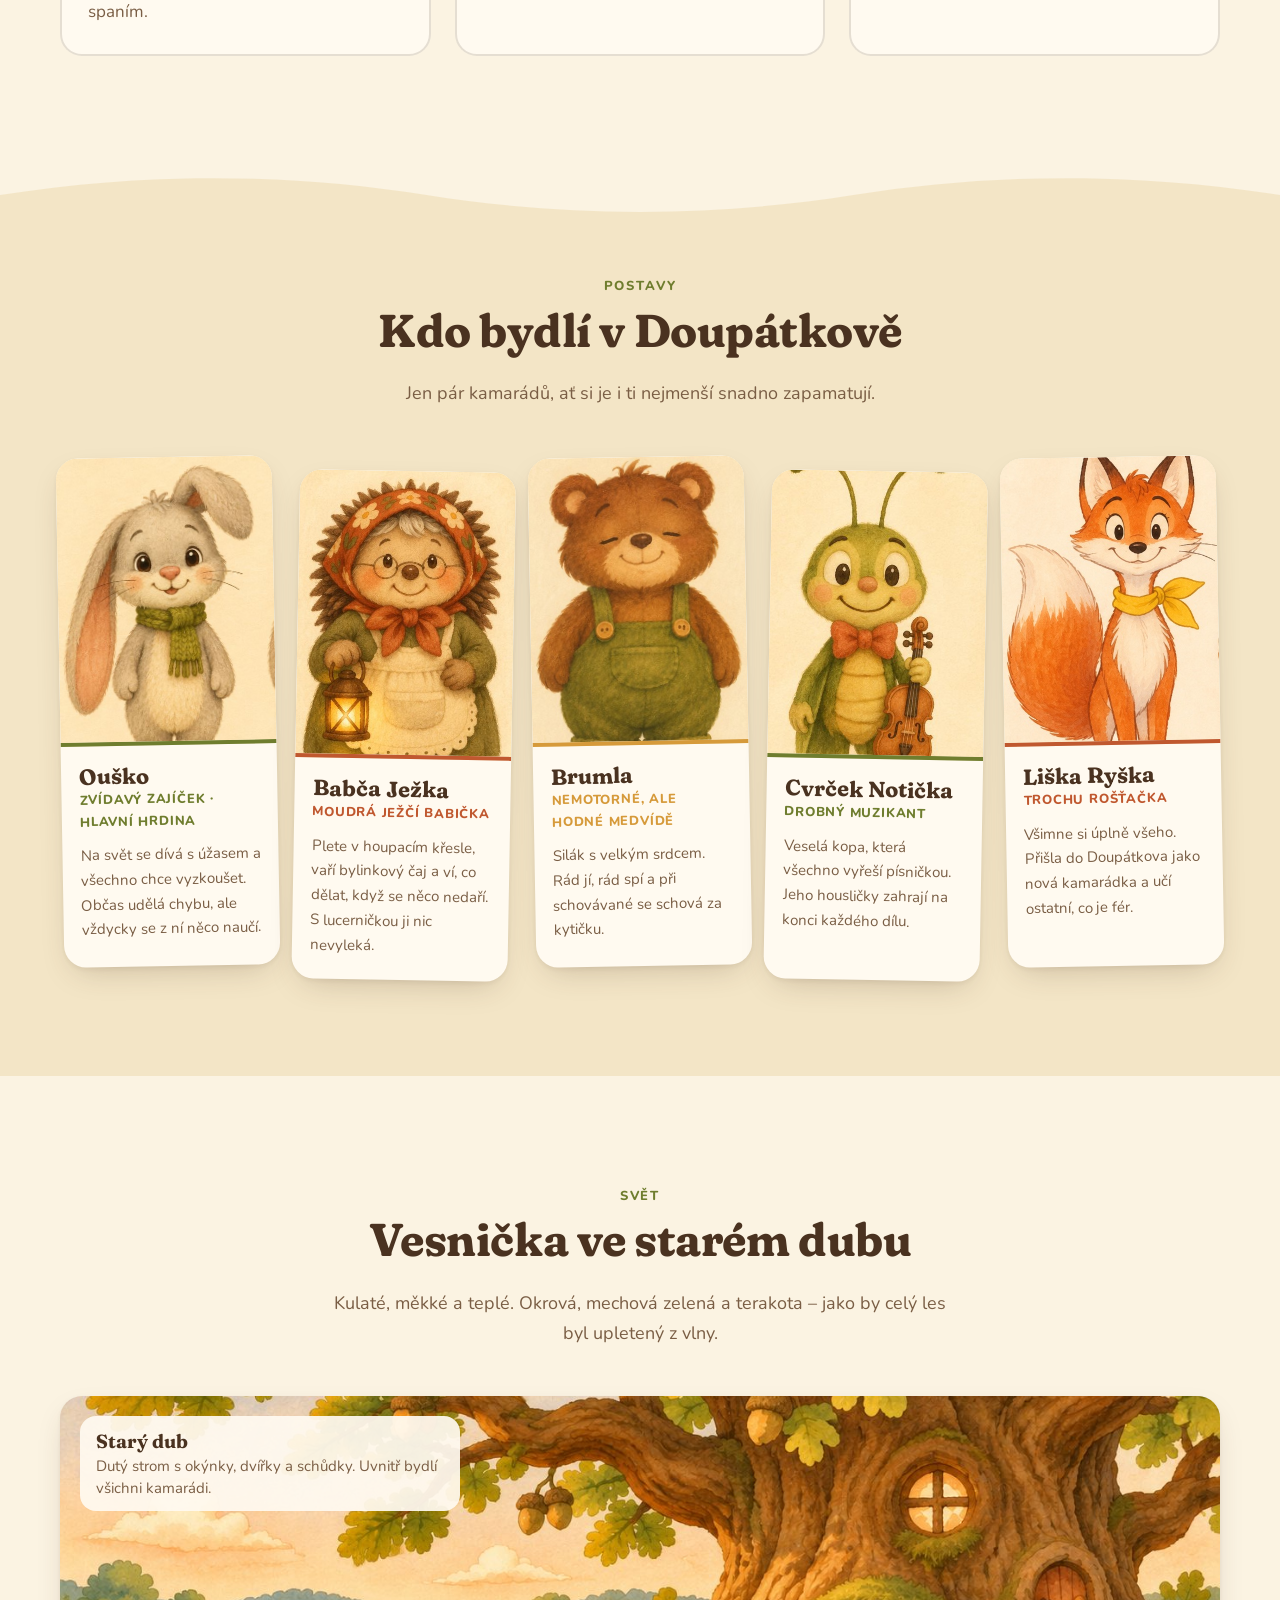
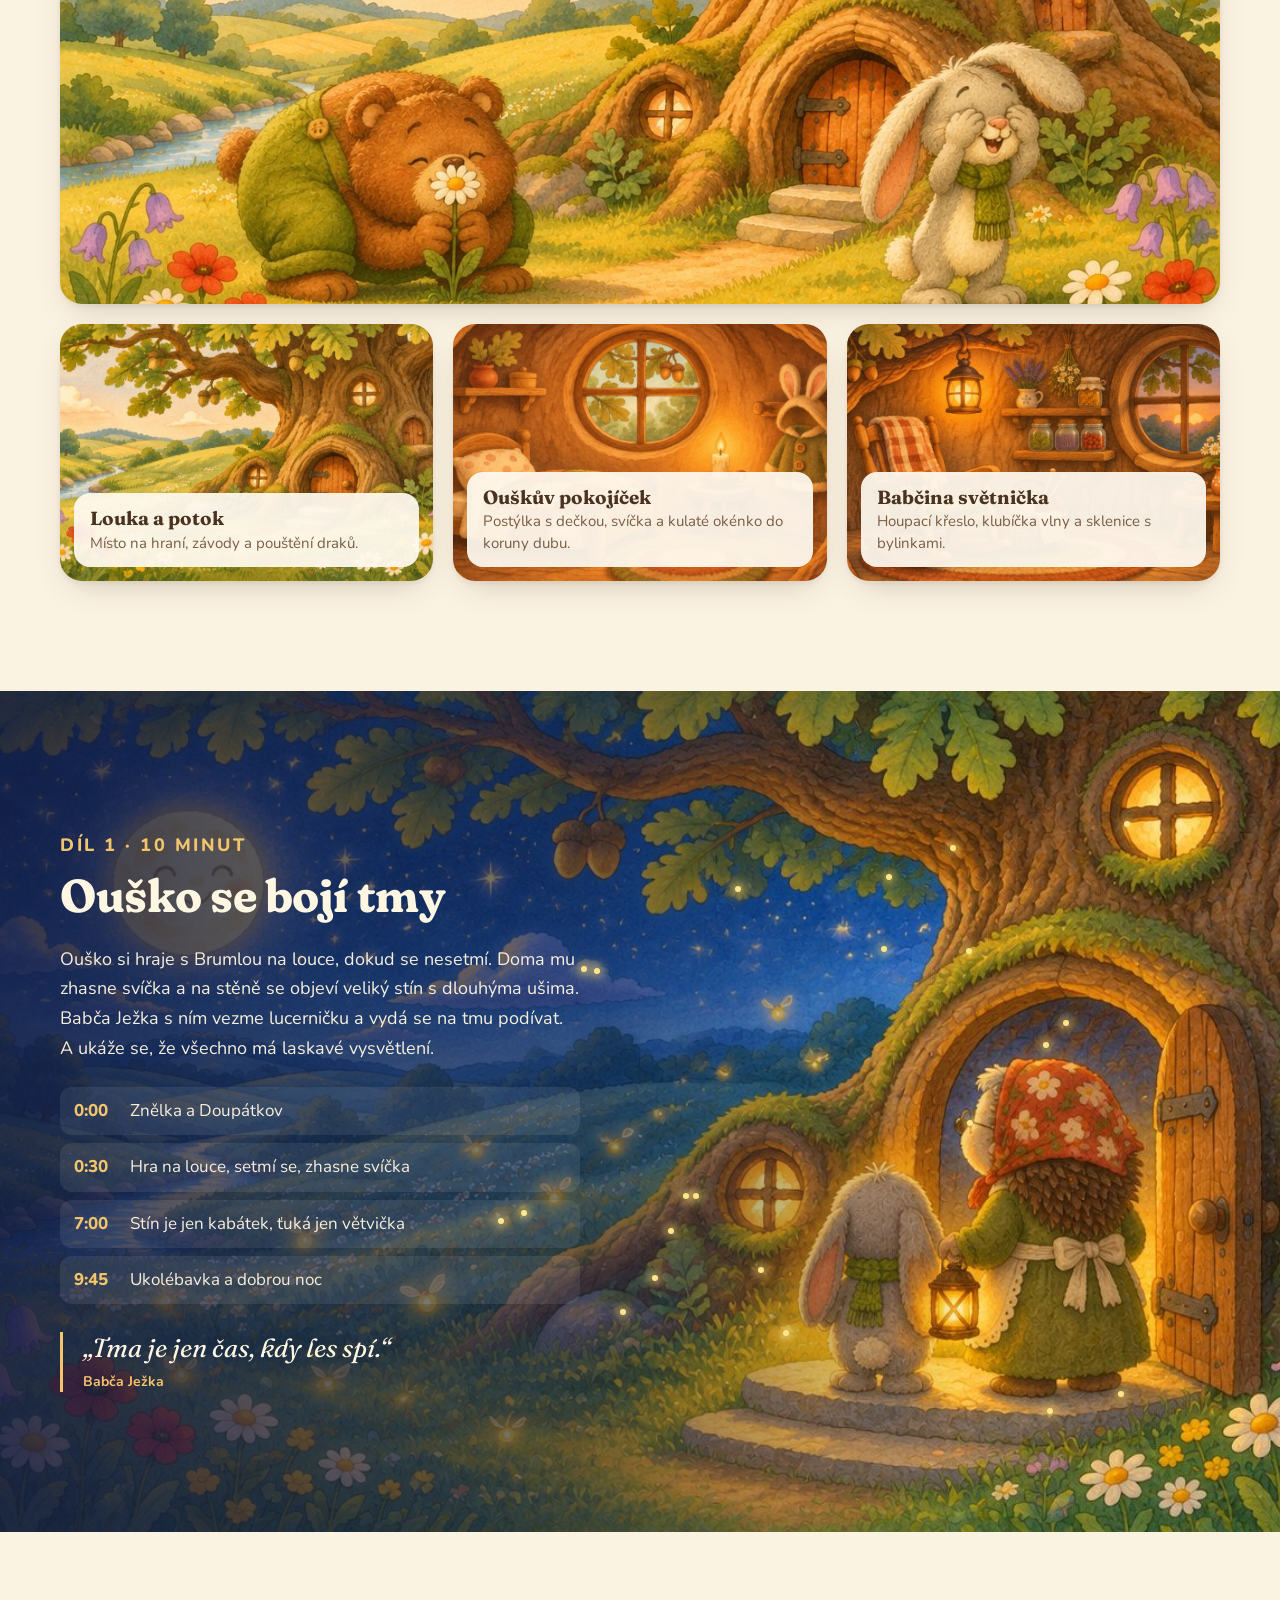
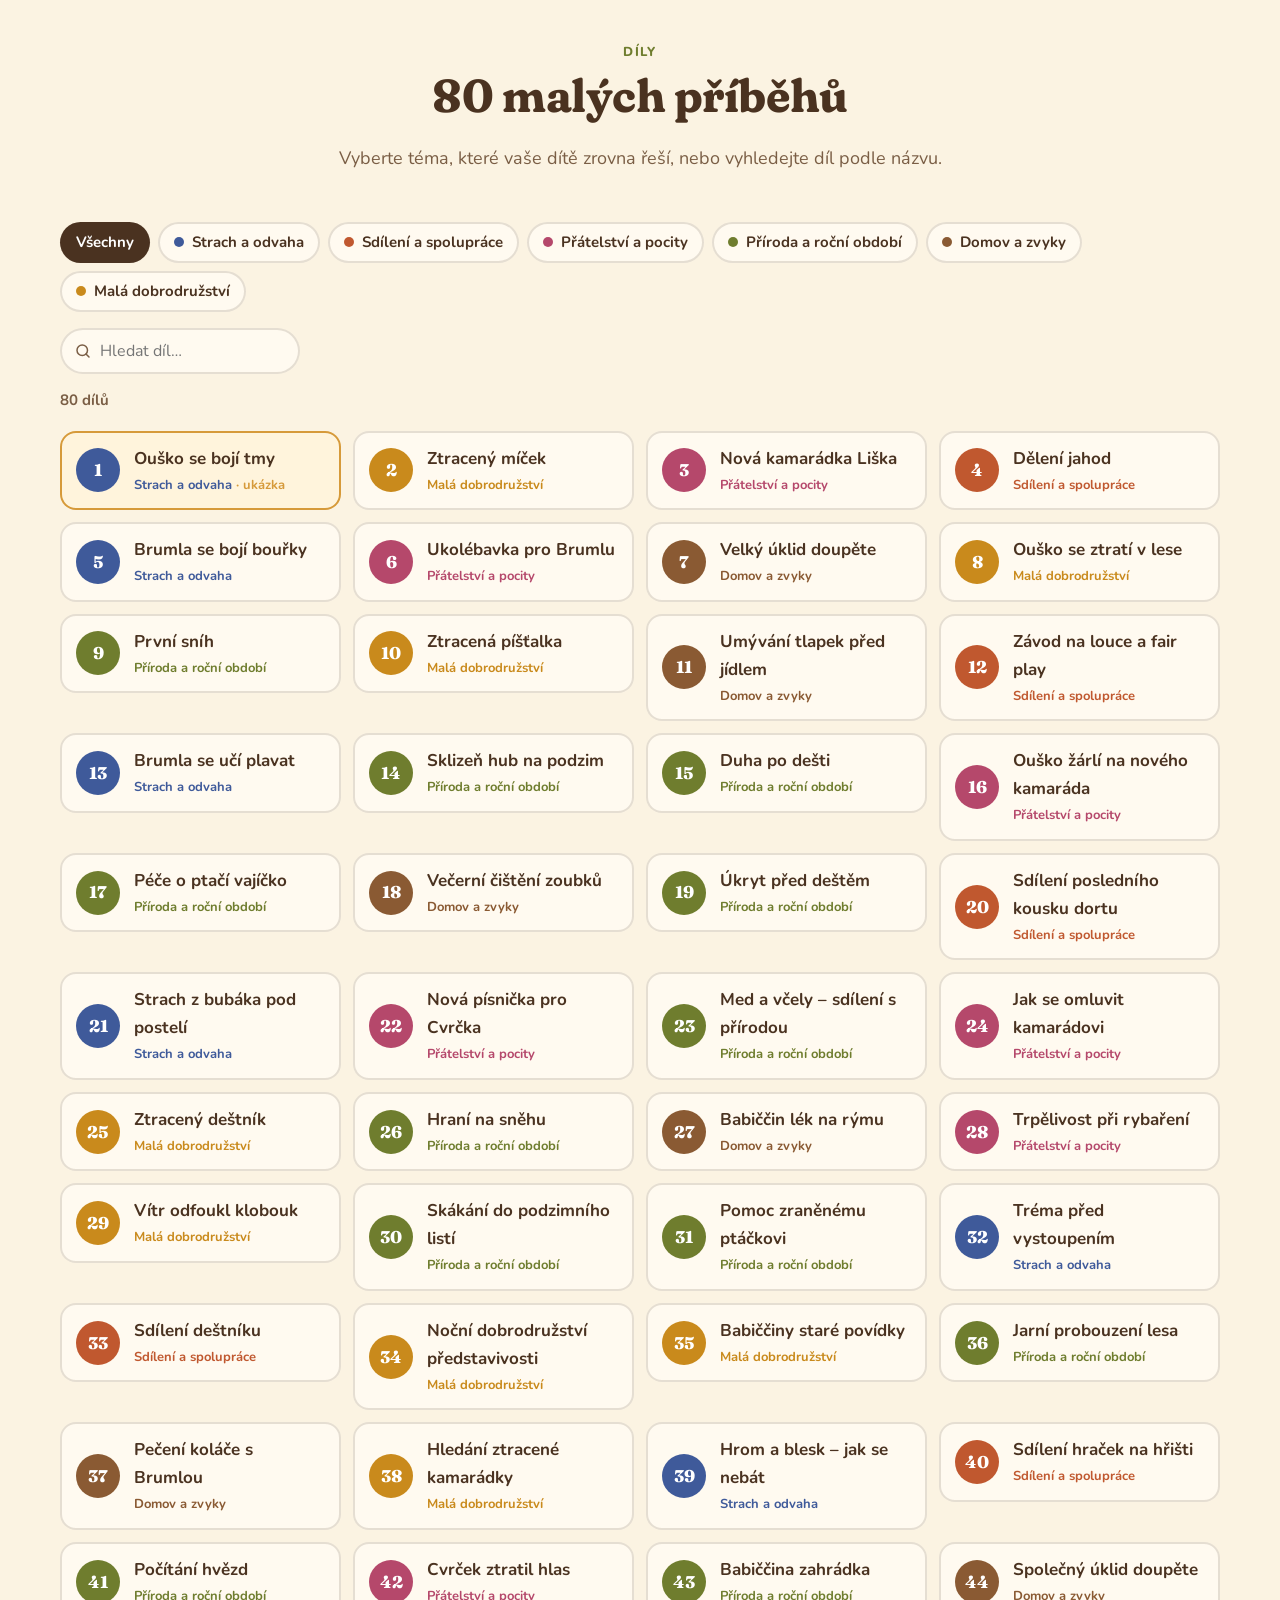
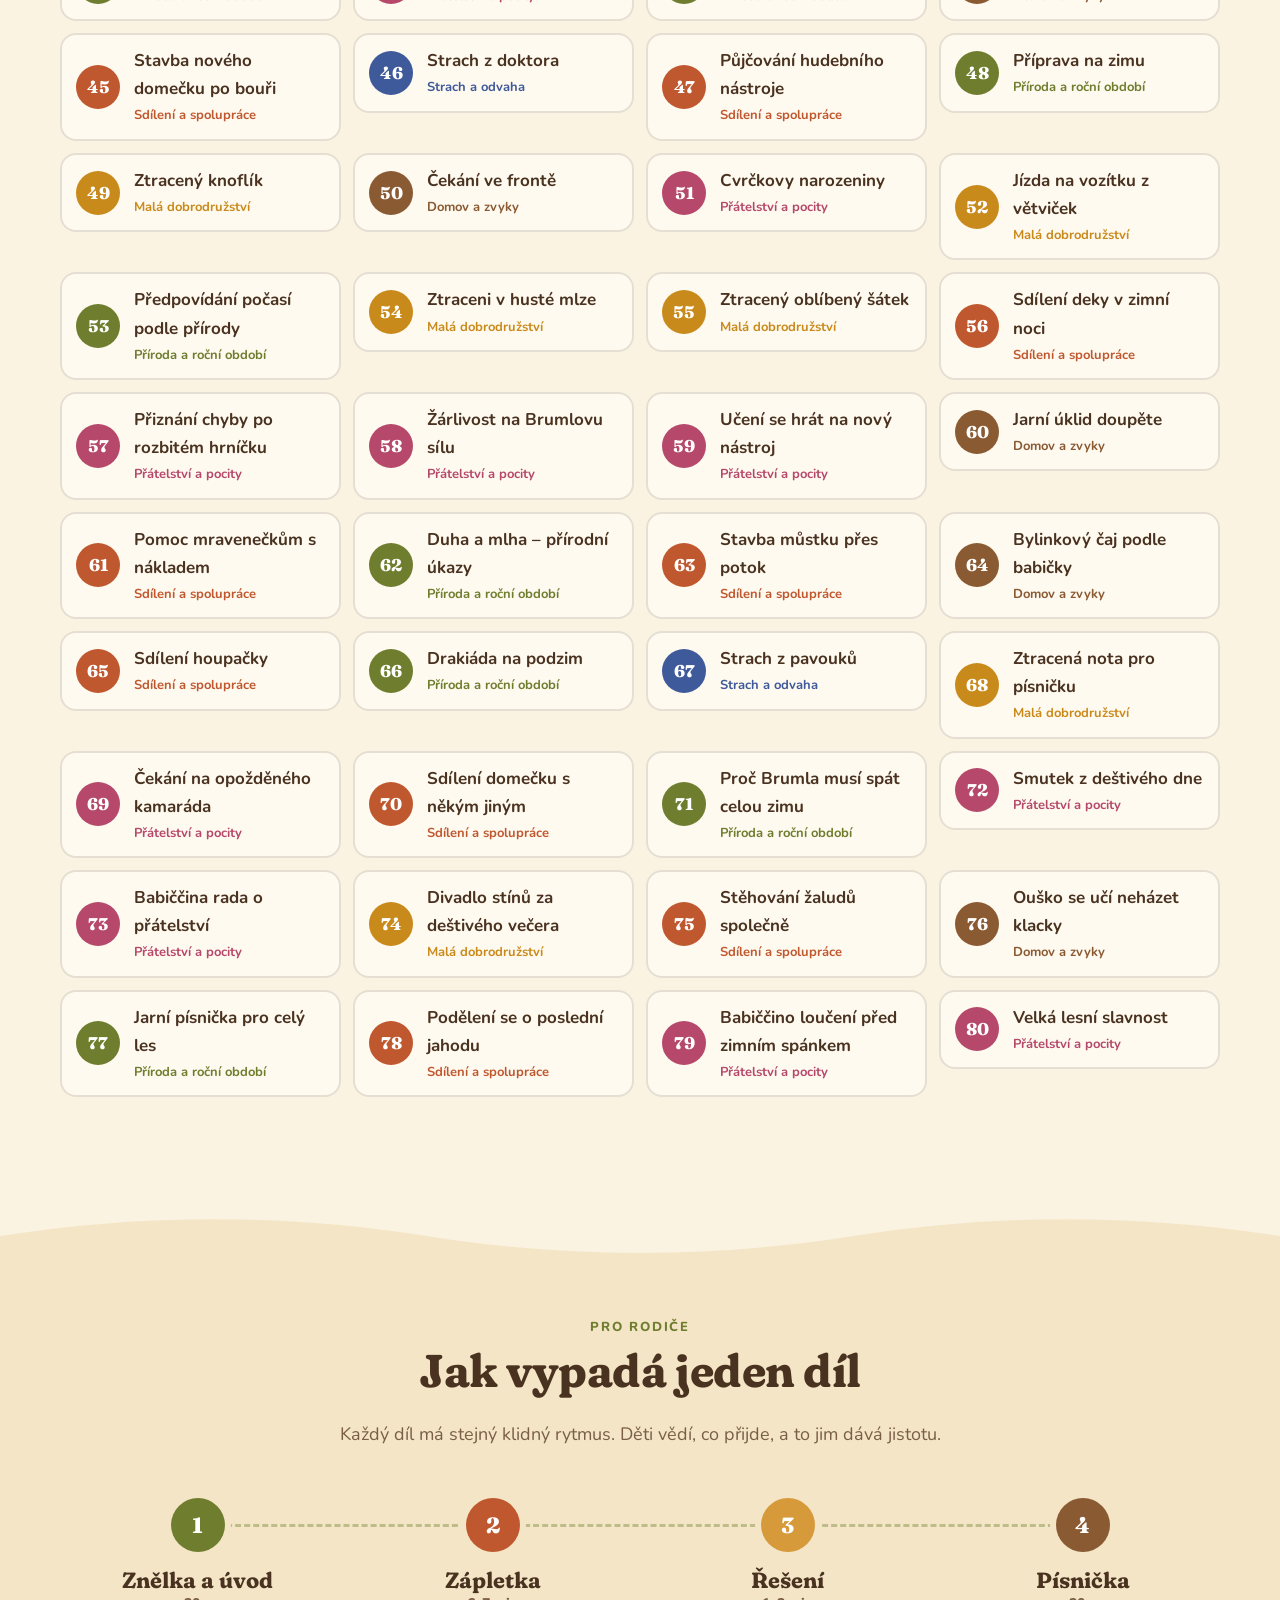
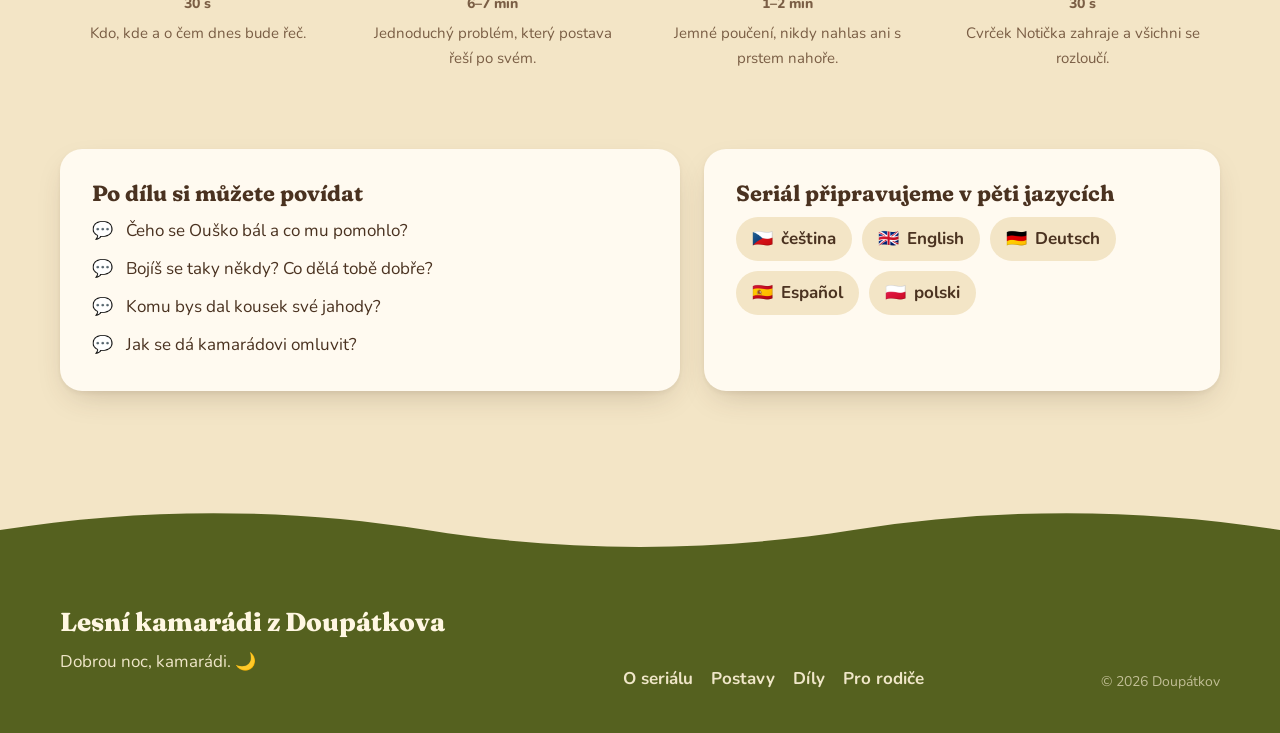
==== commit 1661fd44: "Absolutní adresa sdílecího obrázku pro GitHub Pages Co-Authored-By: Claude Opus 5.5 <noreply@anthrop" ====
--- a/index.html
+++ b/index.html
@@ -11,7 +11,9 @@
   <meta property="og:site_name" content="Doupátkov">
   <meta property="og:title" content="Lesní kamarádi z Doupátkova">
   <meta property="og:description" content="Klidný a laskavý animovaný seriál pro předškolní děti. 80 krátkých dílů z vesničky ve starém dubu.">
-  <meta property="og:image" content="img/og.jpg">
+  <meta property="og:url" content="https://tomikos1234.github.io/doupatkov/">
+  <meta property="og:image" content="https://tomikos1234.github.io/doupatkov/img/og.jpg">
+  <link rel="canonical" href="https://tomikos1234.github.io/doupatkov/">
   <meta property="og:image:width" content="1200">
   <meta property="og:image:height" content="630">
   <meta name="twitter:card" content="summary_large_image">
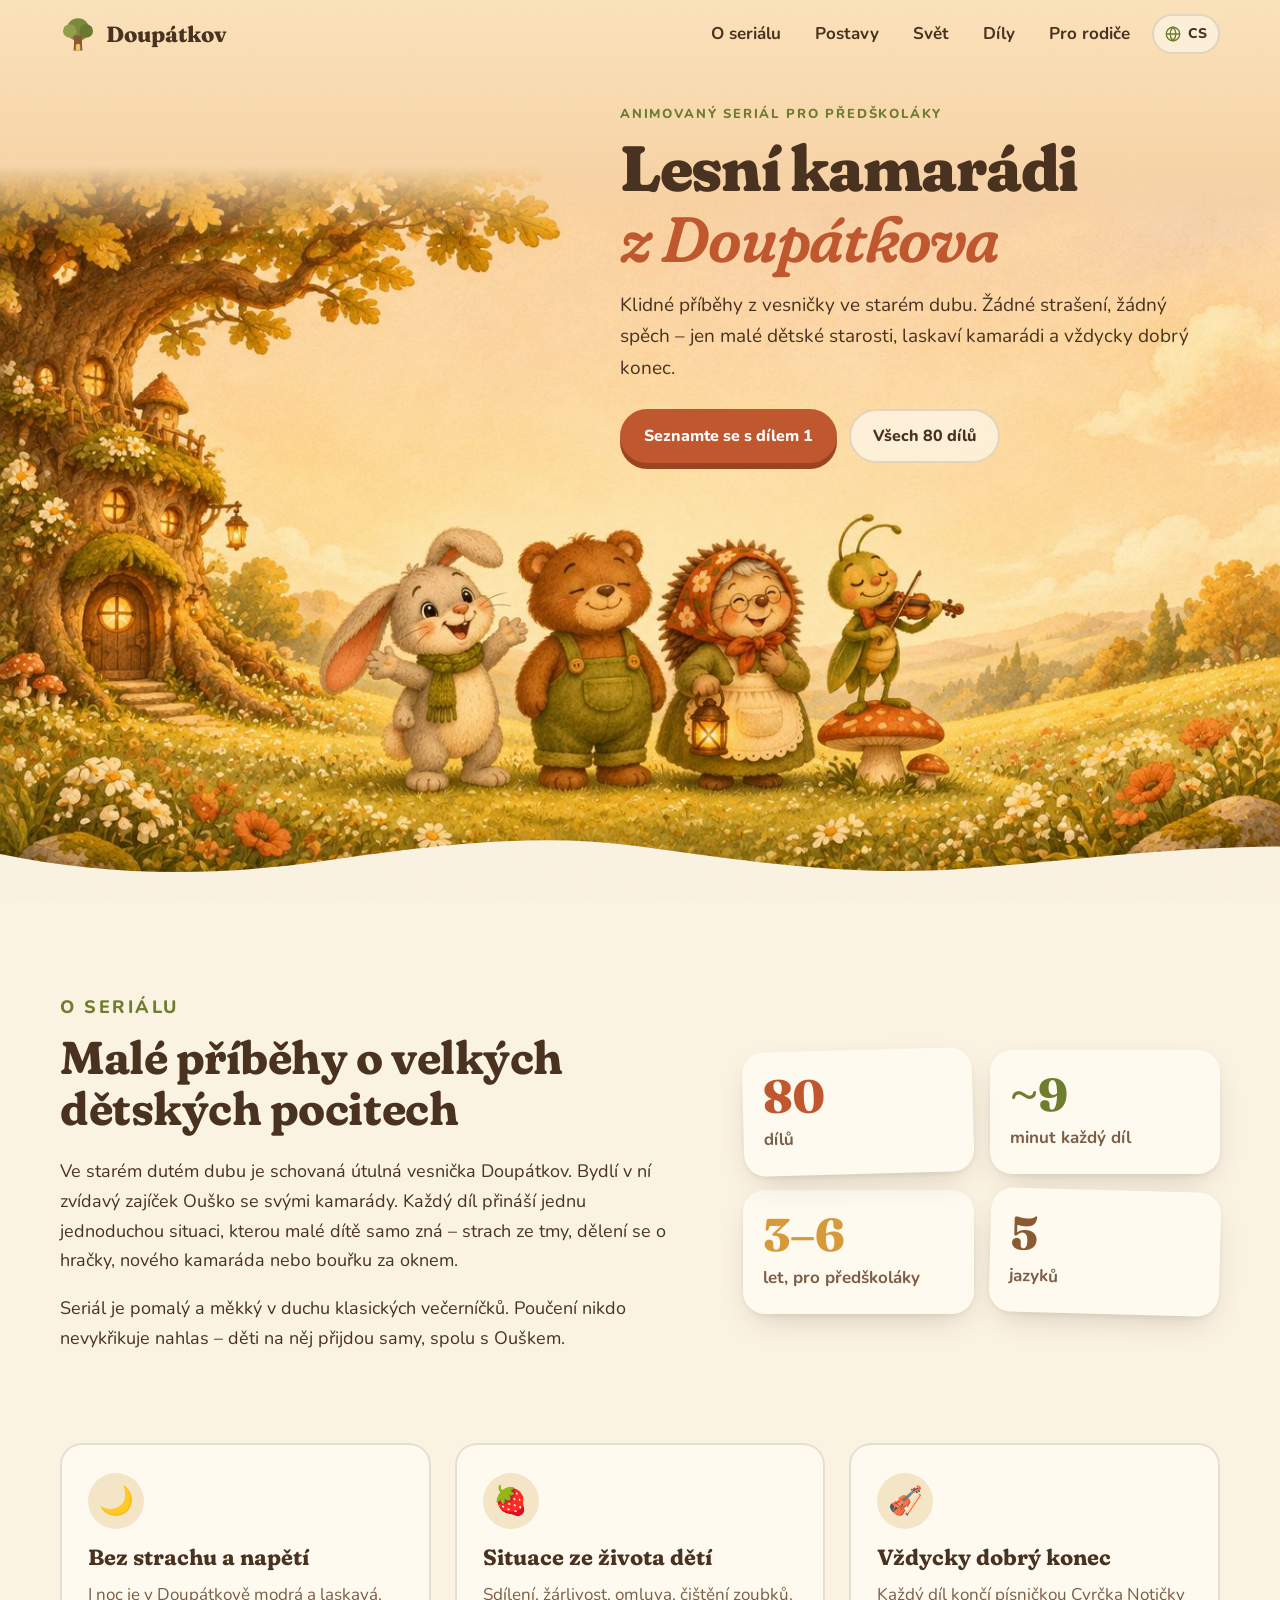
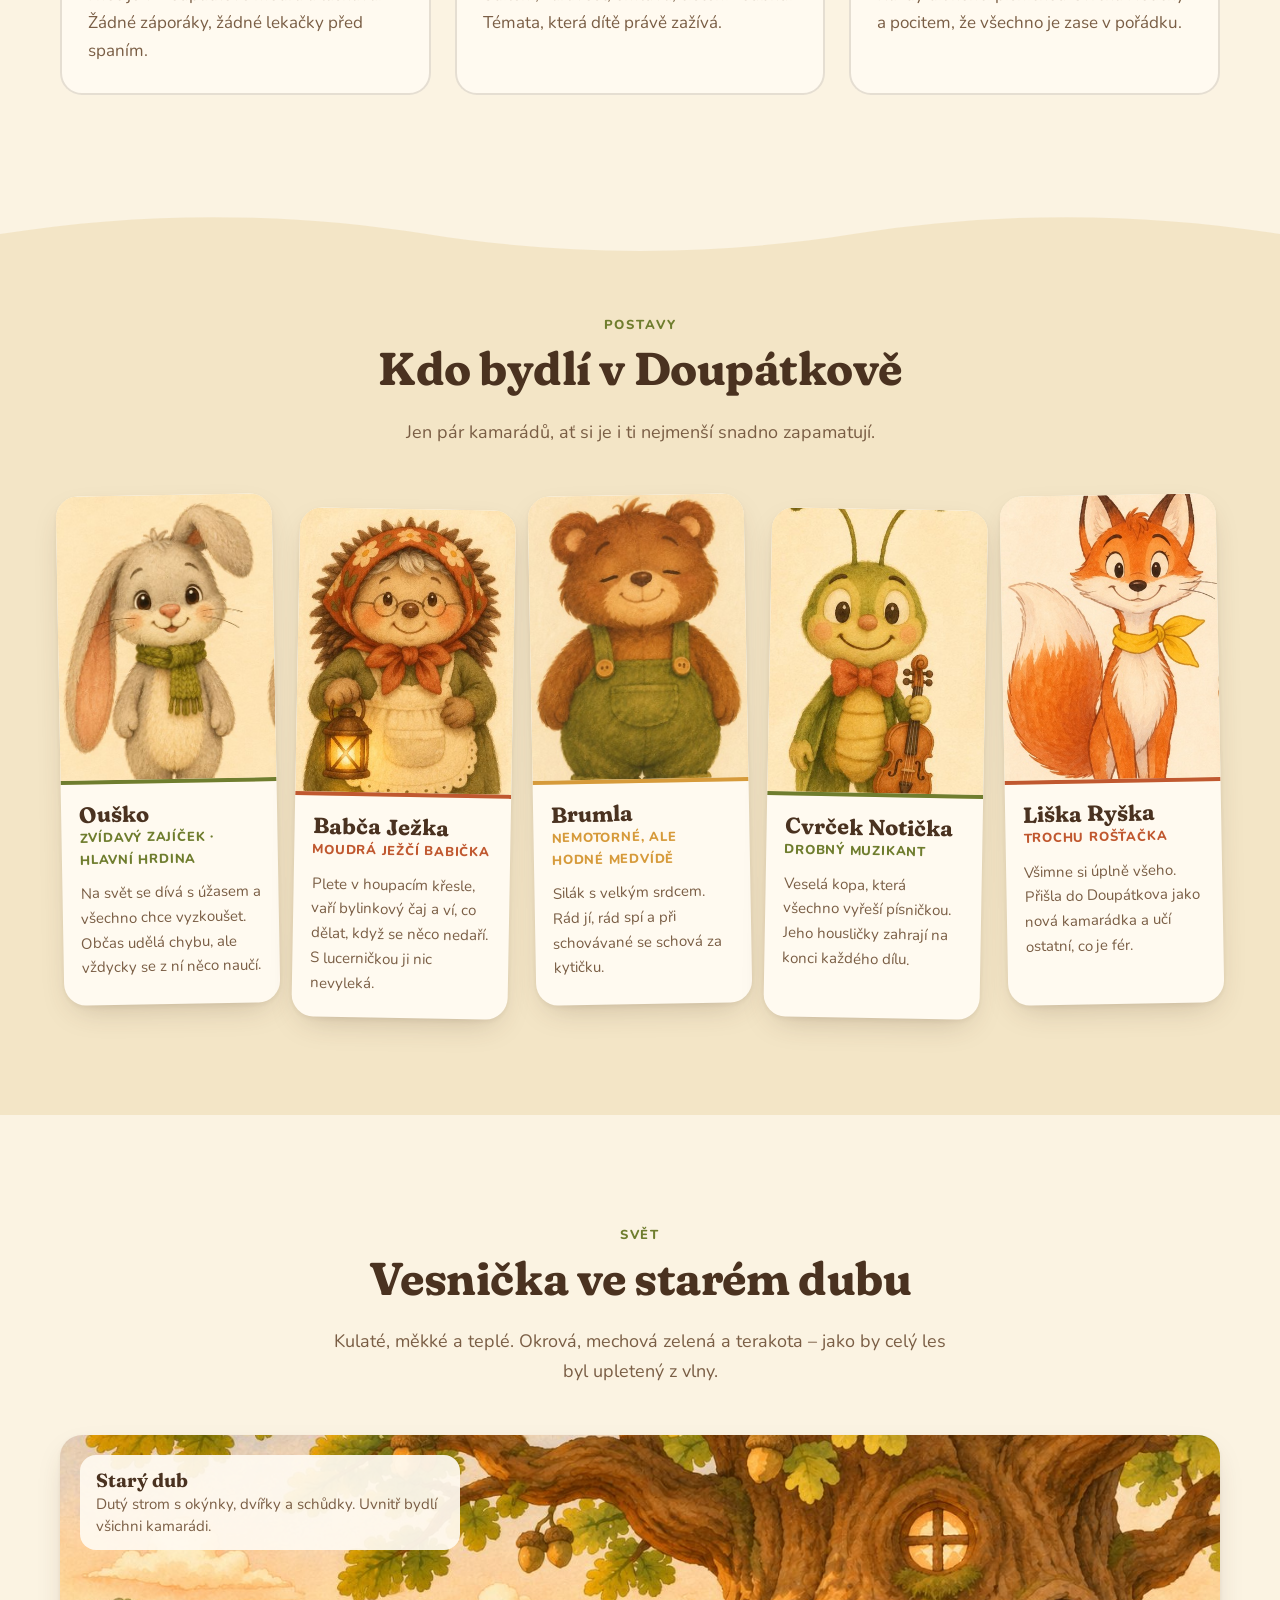
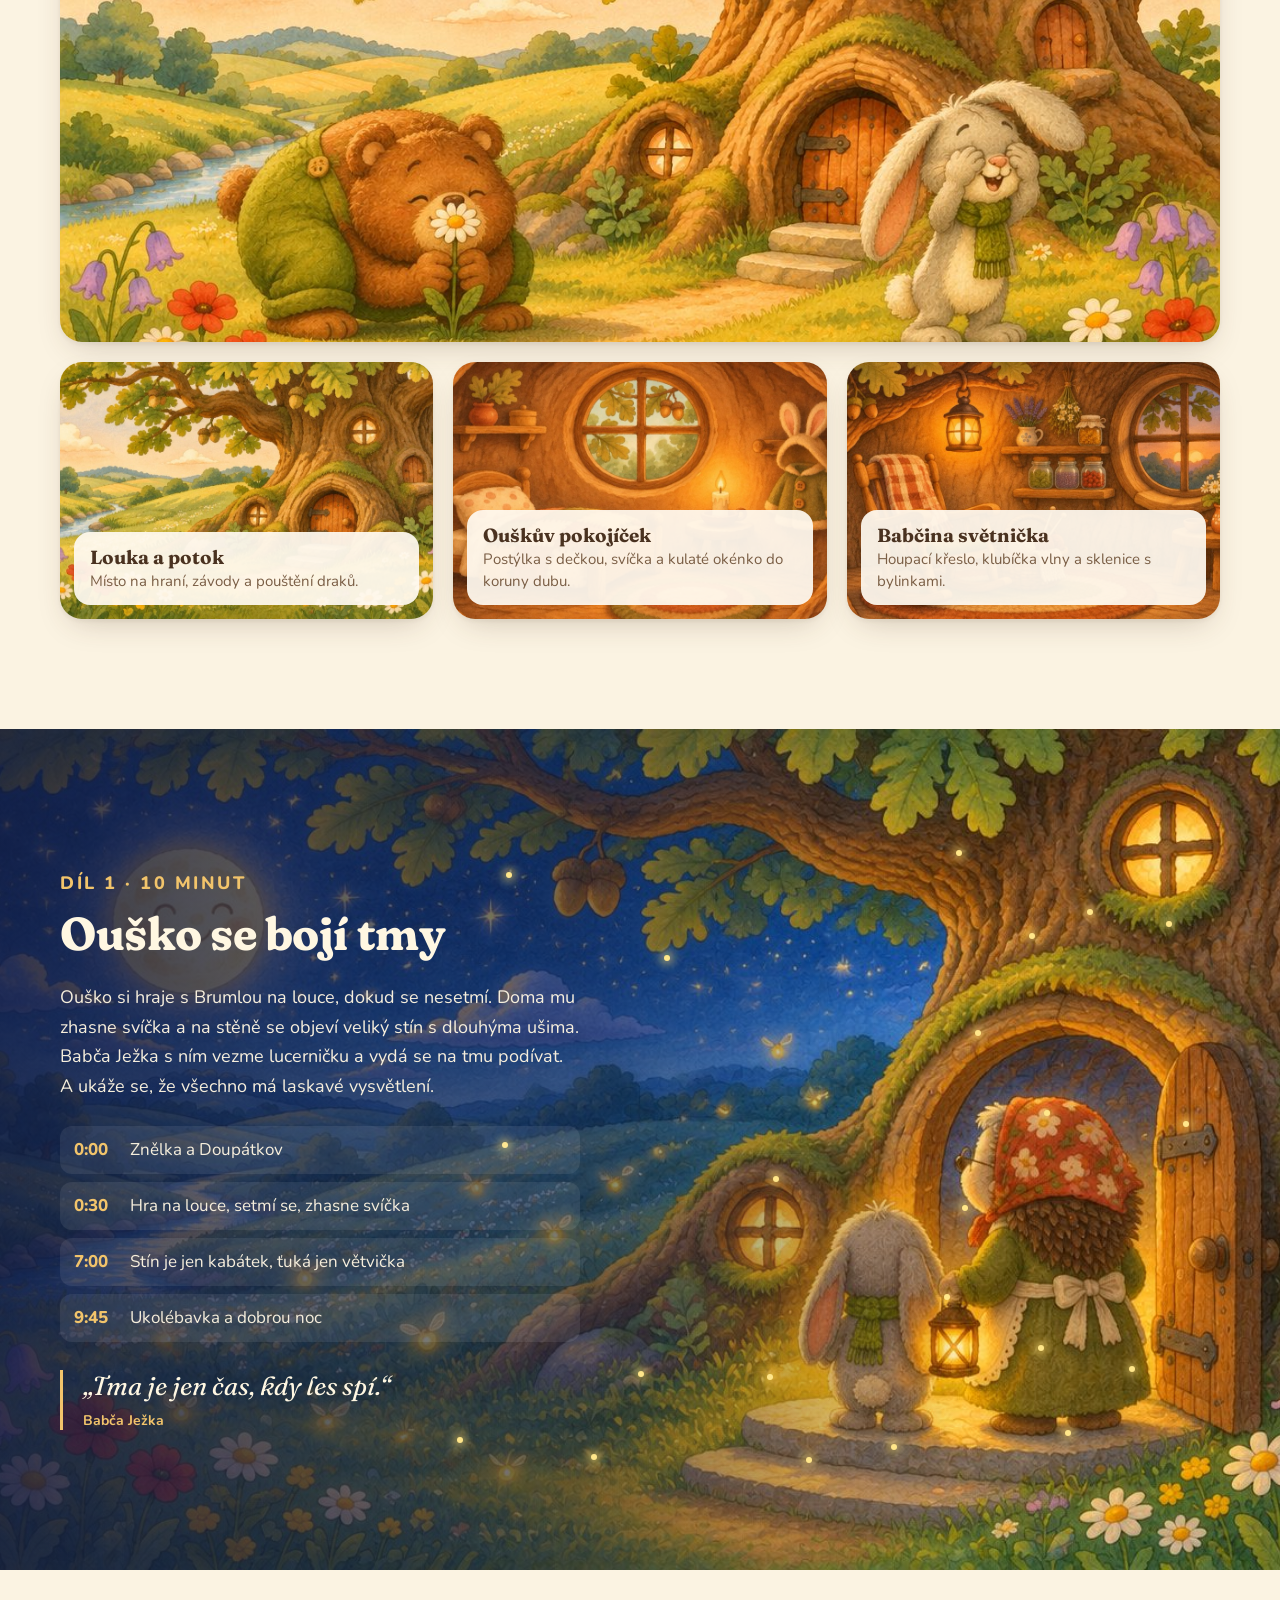
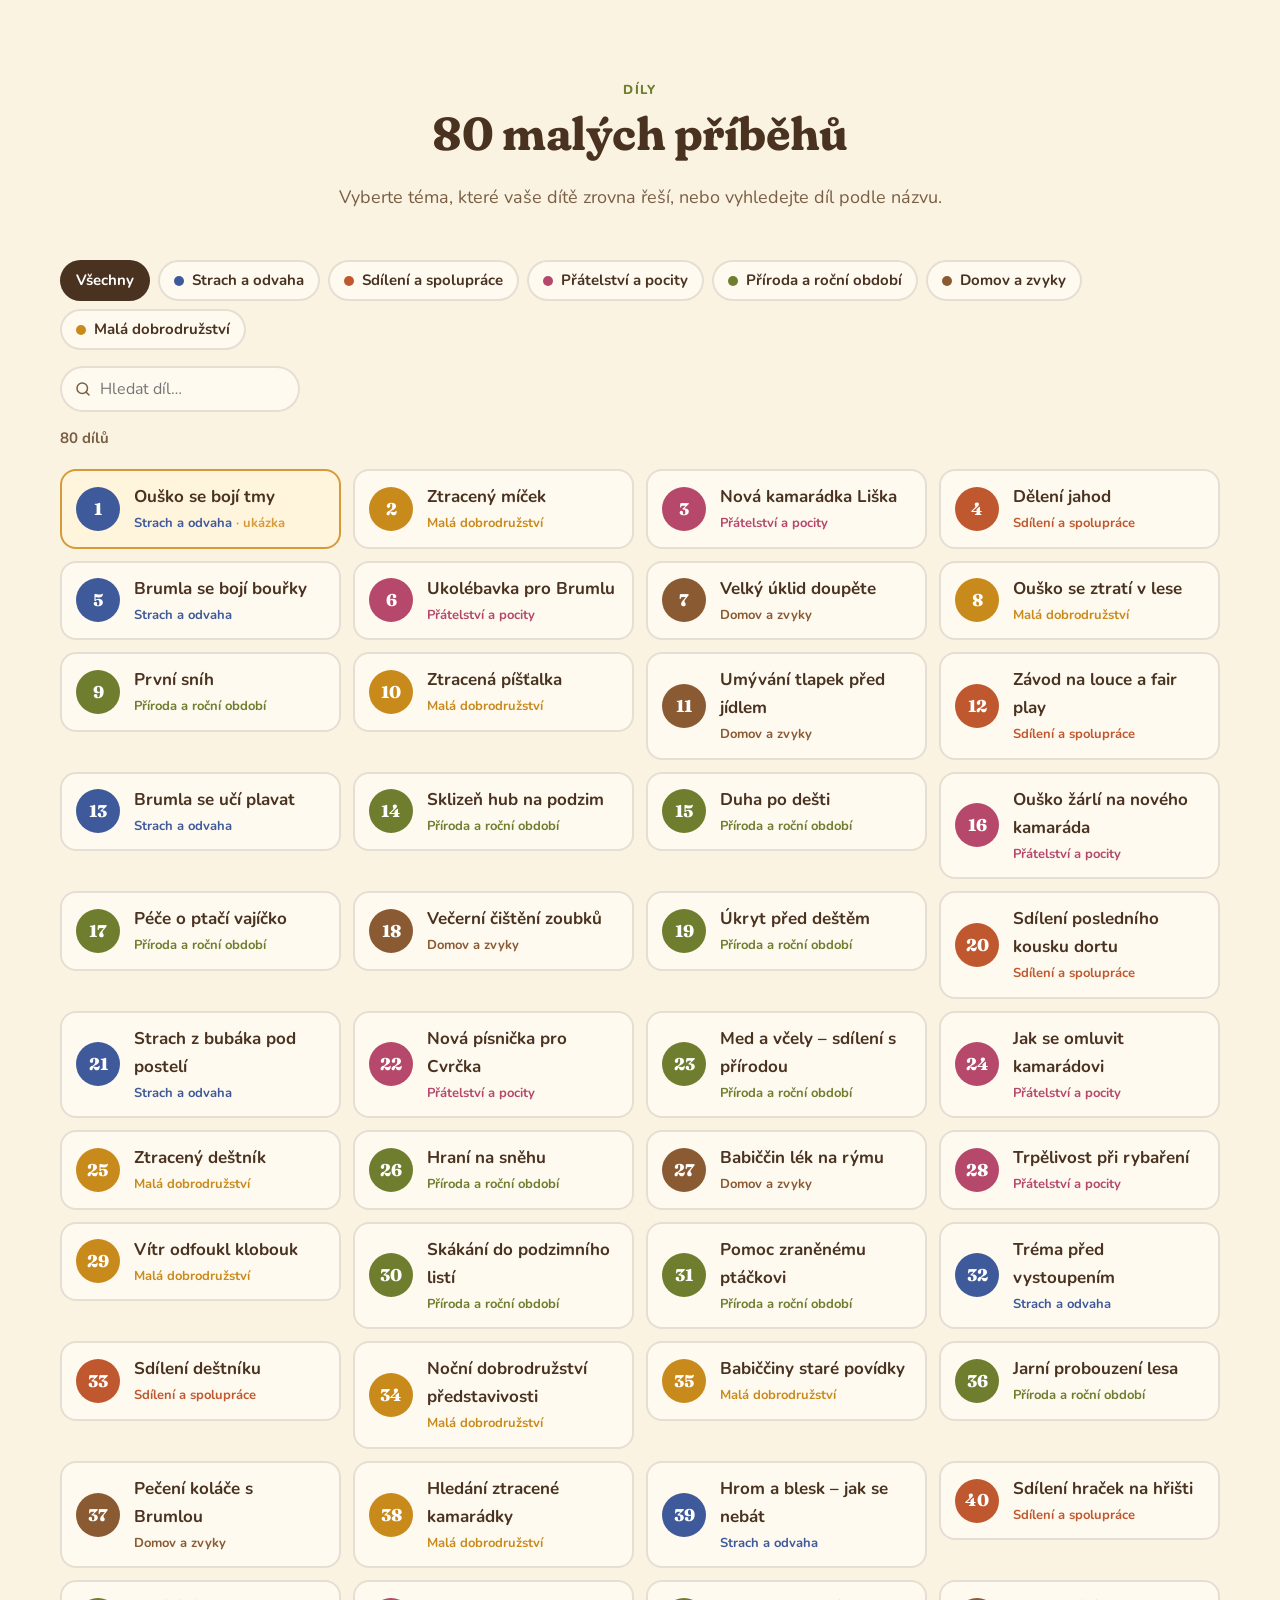
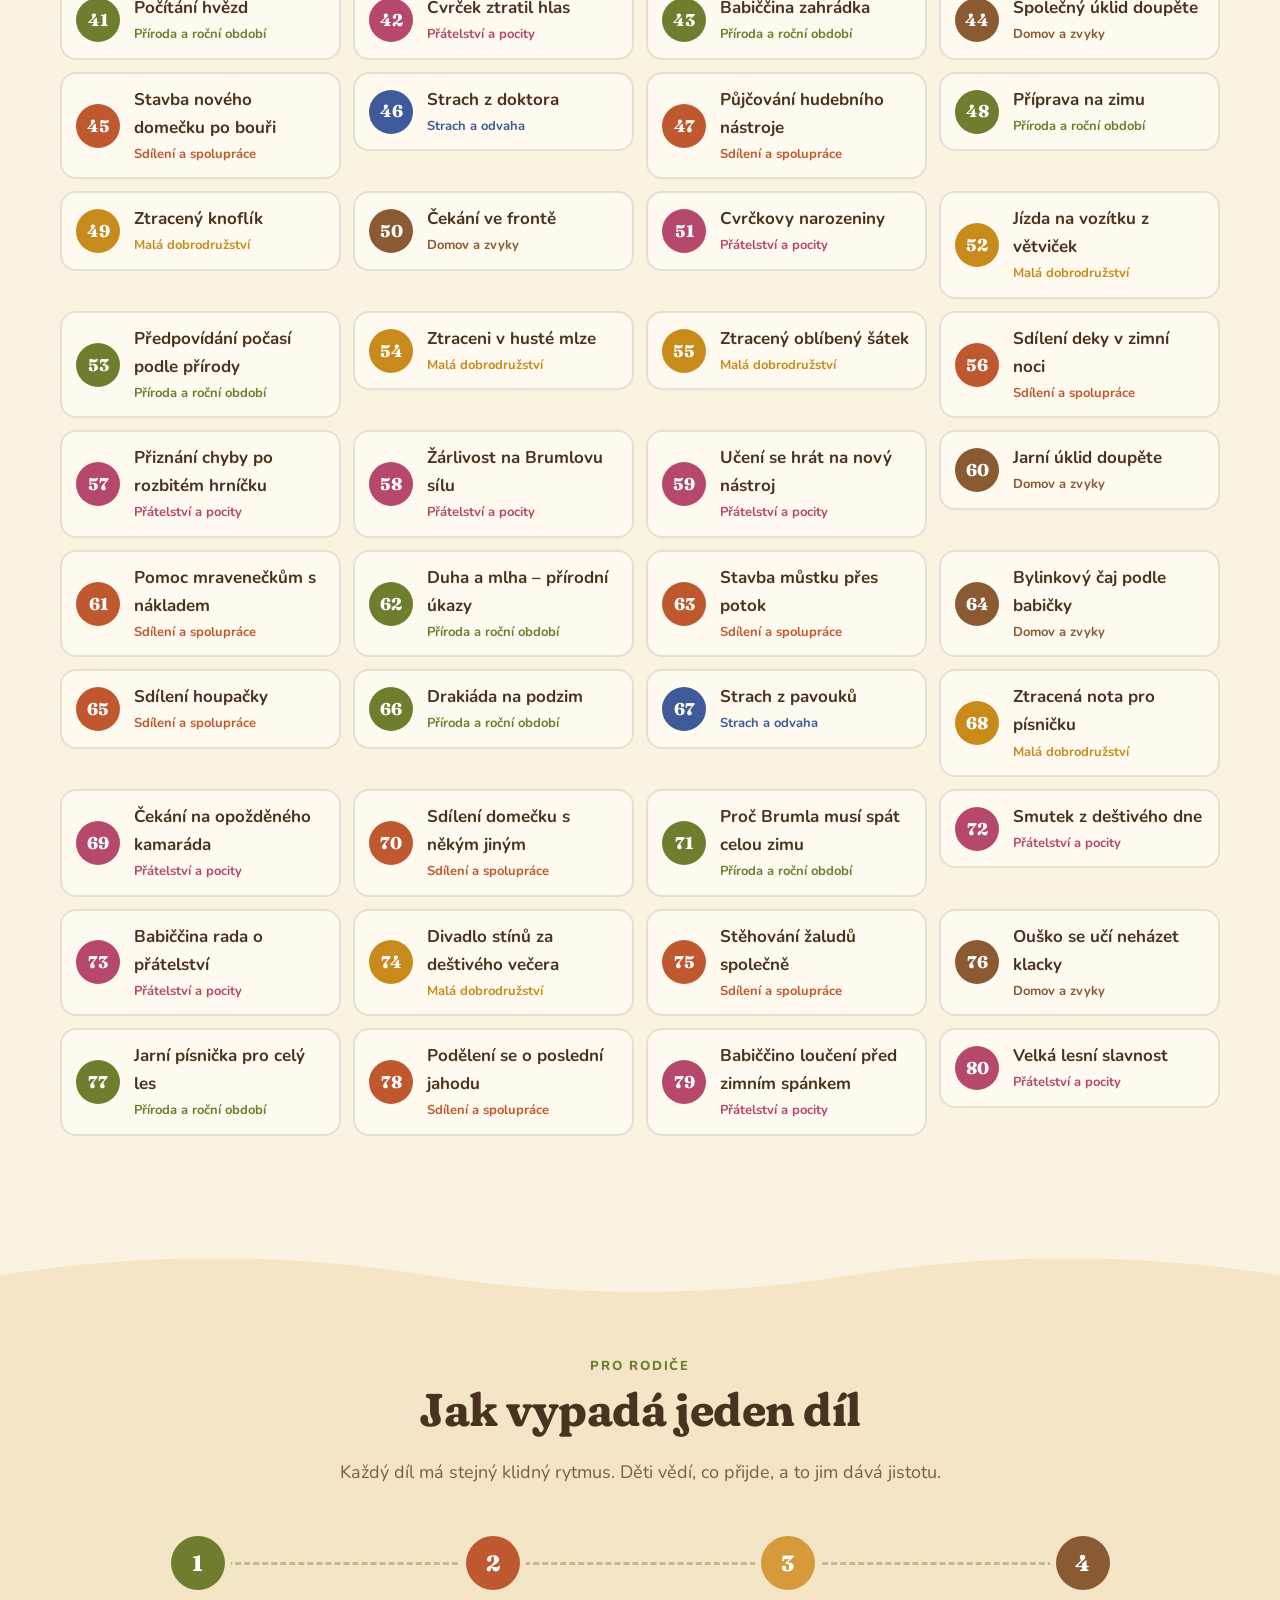
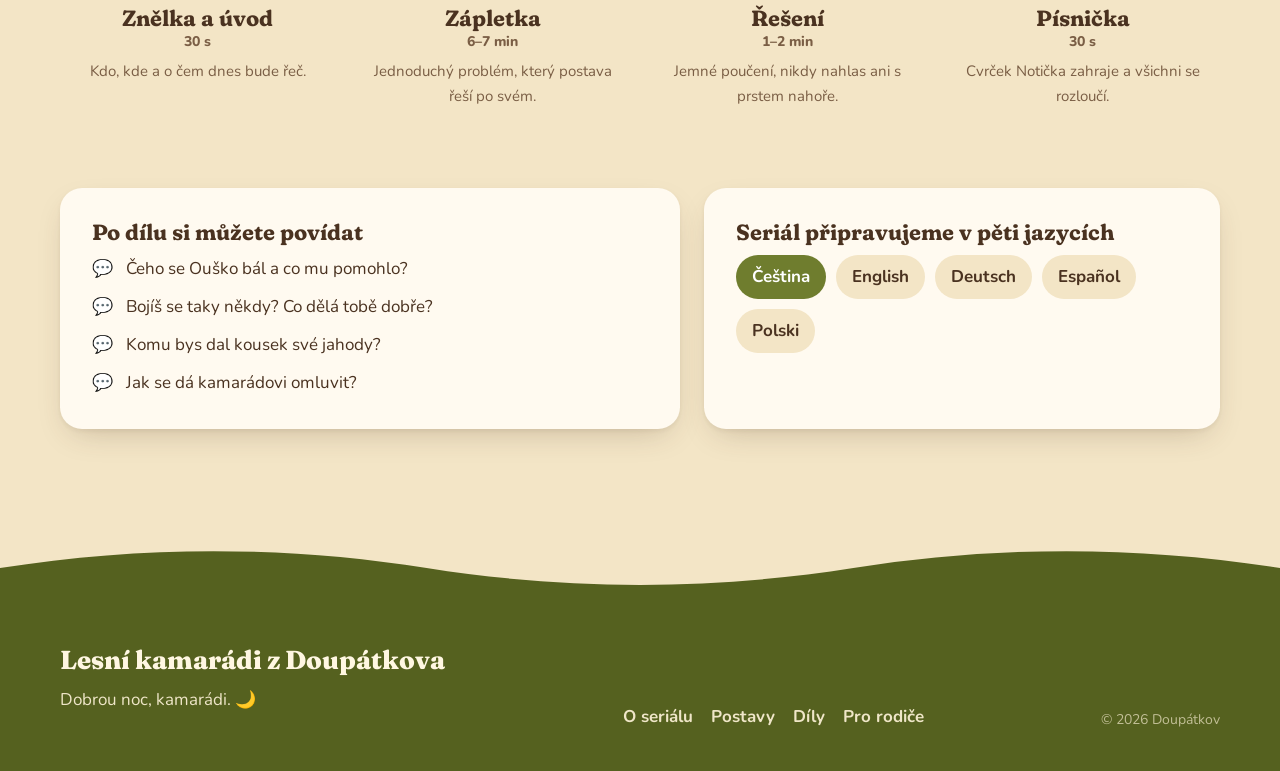
==== commit 8403e6be: "Web v pěti jazycích (cs, en, de, es, pl) Stránky se generují ze šablony src/index.template.html a př" ====
--- a/index.html
+++ b/index.html
@@ -2,10 +2,18 @@
 <html lang="cs">
 <head>
   <meta charset="utf-8">
+  <!-- Vygenerováno skriptem build.mjs ze src/index.template.html a i18n/cs.json. Needitovat ručně. -->
   <meta name="viewport" content="width=device-width, initial-scale=1">
   <title>Lesní kamarádi z Doupátkova</title>
   <meta name="description" content="Klidný a laskavý animovaný seriál pro předškolní děti. 80 krátkých dílů o zajíčkovi Ouškovi a jeho kamarádech z vesničky ve starém dubu.">
   <meta name="theme-color" content="#fbf3e2">
+  <link rel="canonical" href="https://tomikos1234.github.io/doupatkov/">
+  <link rel="alternate" hreflang="cs" href="https://tomikos1234.github.io/doupatkov/">
+  <link rel="alternate" hreflang="en" href="https://tomikos1234.github.io/doupatkov/en/">
+  <link rel="alternate" hreflang="de" href="https://tomikos1234.github.io/doupatkov/de/">
+  <link rel="alternate" hreflang="es" href="https://tomikos1234.github.io/doupatkov/es/">
+  <link rel="alternate" hreflang="pl" href="https://tomikos1234.github.io/doupatkov/pl/">
+  <link rel="alternate" hreflang="x-default" href="https://tomikos1234.github.io/doupatkov/">
   <meta property="og:type" content="website">
   <meta property="og:locale" content="cs_CZ">
   <meta property="og:site_name" content="Doupátkov">
@@ -13,7 +21,6 @@
   <meta property="og:description" content="Klidný a laskavý animovaný seriál pro předškolní děti. 80 krátkých dílů z vesničky ve starém dubu.">
   <meta property="og:url" content="https://tomikos1234.github.io/doupatkov/">
   <meta property="og:image" content="https://tomikos1234.github.io/doupatkov/img/og.jpg">
-  <link rel="canonical" href="https://tomikos1234.github.io/doupatkov/">
   <meta property="og:image:width" content="1200">
   <meta property="og:image:height" content="630">
   <meta name="twitter:card" content="summary_large_image">
@@ -40,16 +47,31 @@
       </svg>
       <span>Doupátkov</span>
     </a>
-    <button class="nav__toggle" aria-expanded="false" aria-controls="menu" aria-label="Otevřít menu">
-      <span></span><span></span><span></span>
-    </button>
-    <nav id="menu" class="nav__menu" aria-label="Hlavní menu">
-      <a href="#o-serialu">O seriálu</a>
-      <a href="#postavy">Postavy</a>
-      <a href="#svet">Svět</a>
-      <a href="#dily">Díly</a>
-      <a href="#rodice">Pro rodiče</a>
-    </nav>
+    <div class="nav__right">
+      <nav id="menu" class="nav__menu" aria-label="Hlavní menu">
+        <a href="#o-serialu">O seriálu</a>
+        <a href="#postavy">Postavy</a>
+        <a href="#svet">Svět</a>
+        <a href="#dily">Díly</a>
+        <a href="#rodice">Pro rodiče</a>
+      </nav>
+      <details class="lang">
+        <summary aria-label="Jazyk: Čeština">
+          <svg viewBox="0 0 24 24" aria-hidden="true"><circle cx="12" cy="12" r="9" fill="none" stroke="currentColor" stroke-width="1.8"/><path d="M3 12h18M12 3c2.5 2.6 3.8 5.6 3.8 9s-1.3 6.4-3.8 9c-2.5-2.6-3.8-5.6-3.8-9S9.5 5.6 12 3z" fill="none" stroke="currentColor" stroke-width="1.8"/></svg>
+          <span>CS</span>
+        </summary>
+        <ul class="lang__menu">
+          <li><a href="./" hreflang="cs" lang="cs" aria-current="page"><b>CS</b>Čeština</a></li>
+          <li><a href="en/" hreflang="en" lang="en"><b>EN</b>English</a></li>
+          <li><a href="de/" hreflang="de" lang="de"><b>DE</b>Deutsch</a></li>
+          <li><a href="es/" hreflang="es" lang="es"><b>ES</b>Español</a></li>
+          <li><a href="pl/" hreflang="pl" lang="pl"><b>PL</b>Polski</a></li>
+        </ul>
+      </details>
+      <button class="nav__toggle" aria-expanded="false" aria-controls="menu" aria-label="Otevřít menu">
+        <span></span><span></span><span></span>
+      </button>
+    </div>
   </div>
 </header>
 
@@ -176,15 +198,15 @@
           <figcaption><strong>Starý dub</strong>Dutý strom s okýnky, dvířky a schůdky. Uvnitř bydlí všichni kamarádi.</figcaption>
         </figure>
         <figure class="place">
-          <img src="img/louka.jpg" alt="Kvetoucí louka s potokem" loading="lazy" width="1344" height="752">
+          <img src="img/louka.jpg" alt="Kvetoucí louka s potokem" loading="lazy" width="1000" height="560">
           <figcaption><strong>Louka a potok</strong>Místo na hraní, závody a pouštění draků.</figcaption>
         </figure>
         <figure class="place">
-          <img src="img/pokojicek.jpg" alt="Ouškův pokojíček s postýlkou a svíčkou" loading="lazy" width="1344" height="752">
+          <img src="img/pokojicek.jpg" alt="Ouškův pokojíček s postýlkou a svíčkou" loading="lazy" width="1000" height="560">
           <figcaption><strong>Ouškův pokojíček</strong>Postýlka s dečkou, svíčka a kulaté okénko do koruny dubu.</figcaption>
         </figure>
         <figure class="place">
-          <img src="img/svetnicka.jpg" alt="Babčina světnička s houpacím křeslem a lucerničkou" loading="lazy" width="1344" height="752">
+          <img src="img/svetnicka.jpg" alt="Babčina světnička s houpacím křeslem a lucerničkou" loading="lazy" width="1000" height="560">
           <figcaption><strong>Babčina světnička</strong>Houpací křeslo, klubíčka vlny a sklenice s bylinkami.</figcaption>
         </figure>
       </div>
@@ -260,11 +282,11 @@
         <div class="langs">
           <h3>Seriál připravujeme v pěti jazycích</h3>
           <ul class="langs__list">
-            <li><span aria-hidden="true">🇨🇿</span>čeština</li>
-            <li><span aria-hidden="true">🇬🇧</span>English</li>
-            <li><span aria-hidden="true">🇩🇪</span>Deutsch</li>
-            <li><span aria-hidden="true">🇪🇸</span>Español</li>
-            <li><span aria-hidden="true">🇵🇱</span>polski</li>
+            <li><a href="./" hreflang="cs" lang="cs" aria-current="page">Čeština</a></li>
+            <li><a href="en/" hreflang="en" lang="en">English</a></li>
+            <li><a href="de/" hreflang="de" lang="de">Deutsch</a></li>
+            <li><a href="es/" hreflang="es" lang="es">Español</a></li>
+            <li><a href="pl/" hreflang="pl" lang="pl">Polski</a></li>
           </ul>
         </div>
       </div>
@@ -290,6 +312,7 @@
   </div>
 </footer>
 
+<script>window.I18N = {"lang":"cs","nav":{"menuOpen":"Otevřít menu","menuClose":"Zavřít menu"},"list":{"eyebrow":"Díly","title":"80 malých příběhů","sub":"Vyberte téma, které vaše dítě zrovna řeší, nebo vyhledejte díl podle názvu.","filterLabel":"Filtrovat díly podle tématu","searchLabel":"Hledat díl","searchPlaceholder":"Hledat díl…","empty":"Takový díl jsme nenašli. Zkuste jiné slovo. 🦔","all":"Všechny","featured":"ukázka","epLabel":"Díl {n}","count":{"one":"{n} díl","few":"{n} díly","many":"{n} dílu","other":"{n} dílů"}},"themes":{"strach":"Strach a odvaha","sdileni":"Sdílení a spolupráce","pocity":"Přátelství a pocity","priroda":"Příroda a roční období","zvyky":"Domov a zvyky","dobro":"Malá dobrodružství"},"episodes":["Ouško se bojí tmy","Ztracený míček","Nová kamarádka Liška","Dělení jahod","Brumla se bojí bouřky","Ukolébavka pro Brumlu","Velký úklid doupěte","Ouško se ztratí v lese","První sníh","Ztracená píšťalka","Umývání tlapek před jídlem","Závod na louce a fair play","Brumla se učí plavat","Sklizeň hub na podzim","Duha po dešti","Ouško žárlí na nového kamaráda","Péče o ptačí vajíčko","Večerní čištění zoubků","Úkryt před deštěm","Sdílení posledního kousku dortu","Strach z bubáka pod postelí","Nová písnička pro Cvrčka","Med a včely – sdílení s přírodou","Jak se omluvit kamarádovi","Ztracený deštník","Hraní na sněhu","Babiččin lék na rýmu","Trpělivost při rybaření","Vítr odfoukl klobouk","Skákání do podzimního listí","Pomoc zraněnému ptáčkovi","Tréma před vystoupením","Sdílení deštníku","Noční dobrodružství představivosti","Babiččiny staré povídky","Jarní probouzení lesa","Pečení koláče s Brumlou","Hledání ztracené kamarádky","Hrom a blesk – jak se nebát","Sdílení hraček na hřišti","Počítání hvězd","Cvrček ztratil hlas","Babiččina zahrádka","Společný úklid doupěte","Stavba nového domečku po bouři","Strach z doktora","Půjčování hudebního nástroje","Příprava na zimu","Ztracený knoflík","Čekání ve frontě","Cvrčkovy narozeniny","Jízda na vozítku z větviček","Předpovídání počasí podle přírody","Ztraceni v husté mlze","Ztracený oblíbený šátek","Sdílení deky v zimní noci","Přiznání chyby po rozbitém hrníčku","Žárlivost na Brumlovu sílu","Učení se hrát na nový nástroj","Jarní úklid doupěte","Pomoc mravenečkům s nákladem","Duha a mlha – přírodní úkazy","Stavba můstku přes potok","Bylinkový čaj podle babičky","Sdílení houpačky","Drakiáda na podzim","Strach z pavouků","Ztracená nota pro písničku","Čekání na opožděného kamaráda","Sdílení domečku s někým jiným","Proč Brumla musí spát celou zimu","Smutek z deštivého dne","Babiččina rada o přátelství","Divadlo stínů za deštivého večera","Stěhování žaludů společně","Ouško se učí neházet klacky","Jarní písnička pro celý les","Podělení se o poslední jahodu","Babiččino loučení před zimním spánkem","Velká lesní slavnost"]};</script>
 <script src="js/main.js"></script>
 </body>
 </html>
--- a/css/style.css
+++ b/css/style.css
@@ -111,7 +111,37 @@
 .nav__inner { width: min(1160px, 100% - 32px); margin-inline: auto; display: flex; align-items: center; justify-content: space-between; height: 68px; }
 .brand { display: flex; align-items: center; gap: 10px; text-decoration: none; color: var(--ink); font-family: var(--font-head); font-weight: 800; font-size: 22px; }
 .brand__mark { width: 36px; height: 36px; }
+.nav__right { display: flex; align-items: center; gap: 8px; }
 .nav__menu { display: flex; gap: 6px; }
+
+/* Přepínač jazyků */
+.lang { position: relative; }
+.lang summary {
+  list-style: none; cursor: pointer; user-select: none;
+  display: flex; align-items: center; gap: 6px;
+  height: 40px; padding: 0 12px; border-radius: 999px;
+  font-weight: 800; font-size: 14px; letter-spacing: .04em; color: var(--ink);
+  box-shadow: inset 0 0 0 2px var(--line); background: rgba(255, 250, 240, .6);
+  transition: background .2s, box-shadow .2s;
+}
+.lang summary::-webkit-details-marker { display: none; }
+.lang summary:hover, .lang[open] summary { background: var(--cream); box-shadow: inset 0 0 0 2px var(--moss); }
+.lang summary svg { width: 18px; height: 18px; color: var(--moss); }
+.lang__menu {
+  position: absolute; right: 0; top: calc(100% + 8px); z-index: 60;
+  list-style: none; margin: 0; padding: 6px; min-width: 190px;
+  background: var(--cream); border-radius: 16px; box-shadow: var(--shadow), 0 0 0 1px var(--line);
+}
+.lang__menu a {
+  display: flex; align-items: center; gap: 12px; padding: 9px 12px; border-radius: 10px;
+  color: var(--ink); text-decoration: none; font-weight: 700;
+}
+.lang__menu a:hover { background: var(--paper-2); }
+.lang__menu b {
+  width: 30px; font-size: 12px; letter-spacing: .06em; color: var(--ink-soft);
+}
+.lang__menu a[aria-current="page"] { background: var(--moss); color: #fff; }
+.lang__menu a[aria-current="page"] b { color: rgba(255, 255, 255, .8); }
 .nav__menu a { color: var(--ink); text-decoration: none; font-weight: 700; padding: 8px 14px; border-radius: 999px; transition: background .2s; }
 .nav__menu a:hover { background: rgba(111, 125, 46, .14); }
 .nav__toggle { display: none; }
@@ -139,7 +169,7 @@
 /* ---------- Hero ---------- */
 /* Nebe nad bannerem se protáhne nahoru, aby text neležel přes postavy */
 .hero {
-  --sky-pad: clamp(90px, 10vw, 150px);
+  --sky-pad: clamp(100px, 13vw, 210px);
   position: relative;
   min-height: min(calc(100vw * 752 / 1344 + var(--sky-pad)), 1040px);
   overflow: hidden;
@@ -158,8 +188,8 @@
   padding: 104px 0 0;
   display: flex; flex-direction: column; align-items: flex-end;
 }
-.hero__text > * { width: min(540px, 46vw); }
-.hero h1 { font-size: clamp(44px, 5.4vw, 76px); font-weight: 800; letter-spacing: -.02em; margin-bottom: .25em; }
+.hero__text > * { width: min(600px, 50vw); }
+.hero h1 { font-size: clamp(40px, 5vw, 72px); font-weight: 800; letter-spacing: -.02em; margin-bottom: .25em; }
 .hero h1 span { color: var(--terracotta); font-style: italic; font-weight: 600; }
 .lead { font-size: 19px; color: var(--ink); }
 .hero__cta { display: flex; gap: 12px; flex-wrap: wrap; margin-top: 6px; }
@@ -336,7 +366,7 @@
 .ep__title { font-weight: 700; line-height: 1.3; }
 .ep__theme { display: block; font-size: 13px; font-weight: 700; color: var(--c); margin-top: 2px; }
 .ep--featured { background: #fff4dc; box-shadow: inset 0 0 0 2px var(--ochre); }
-.ep--featured .ep__theme::after { content: " · ukázka"; color: var(--ochre); }
+.ep__badge { color: var(--ochre); }
 .empty { text-align: center; font-weight: 700; color: var(--ink-soft); padding: 40px 0; }
 @keyframes pop { from { opacity: 0; transform: translateY(6px); } }
 
@@ -373,7 +403,12 @@
 .tips__text li { padding-left: 34px; position: relative; font-size: 17px; }
 .tips__text li::before { content: "💬"; position: absolute; left: 0; top: 0; }
 .langs__list { list-style: none; padding: 0; margin: 0; display: flex; flex-wrap: wrap; gap: 10px; }
-.langs__list li { padding: 8px 16px; border-radius: 999px; background: var(--paper-2); font-weight: 700; display: flex; gap: 8px; }
+.langs__list a {
+  display: block; padding: 8px 16px; border-radius: 999px; background: var(--paper-2);
+  font-weight: 700; color: var(--ink); text-decoration: none; transition: background .2s, color .2s;
+}
+.langs__list a:hover { background: #e9d6ab; }
+.langs__list a[aria-current="page"] { background: var(--moss); color: #fff; }
 
 @media (max-width: 860px) {
   .timeline { grid-template-columns: 1fr 1fr; row-gap: 36px; }
